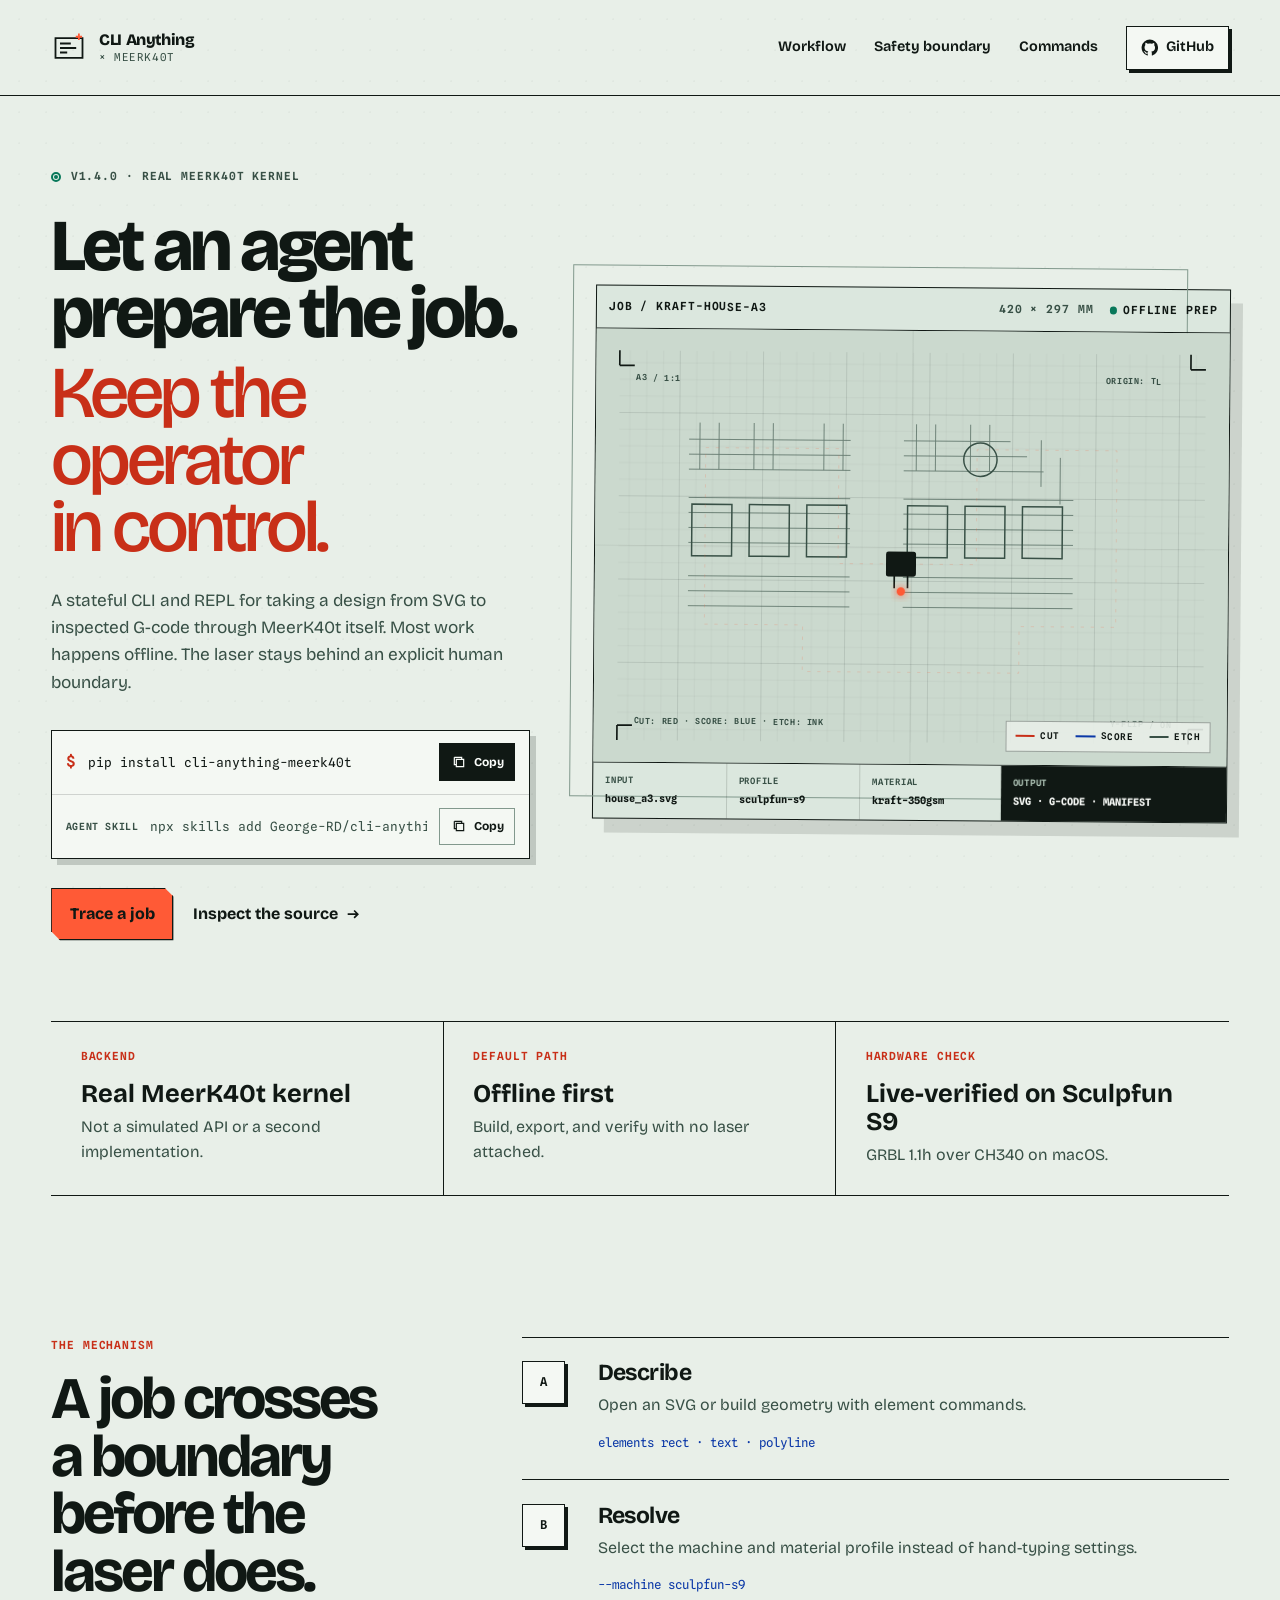
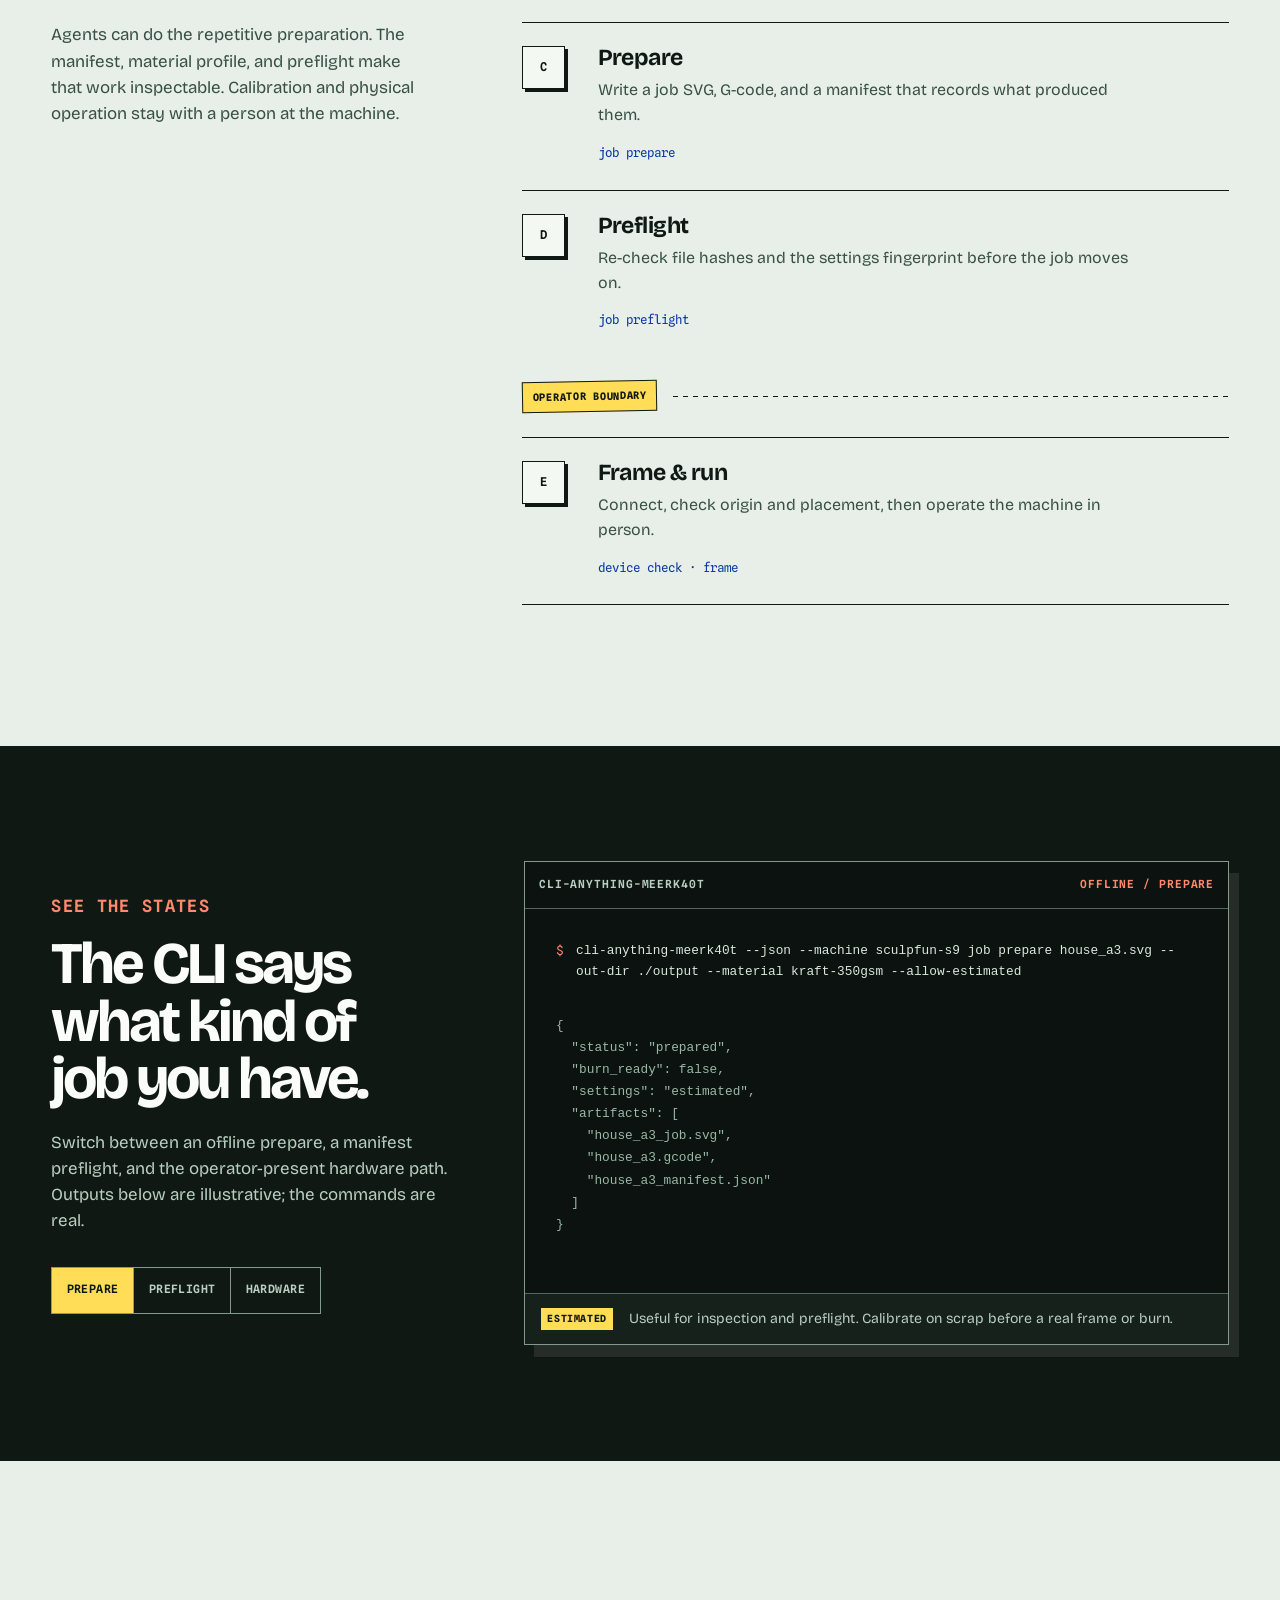
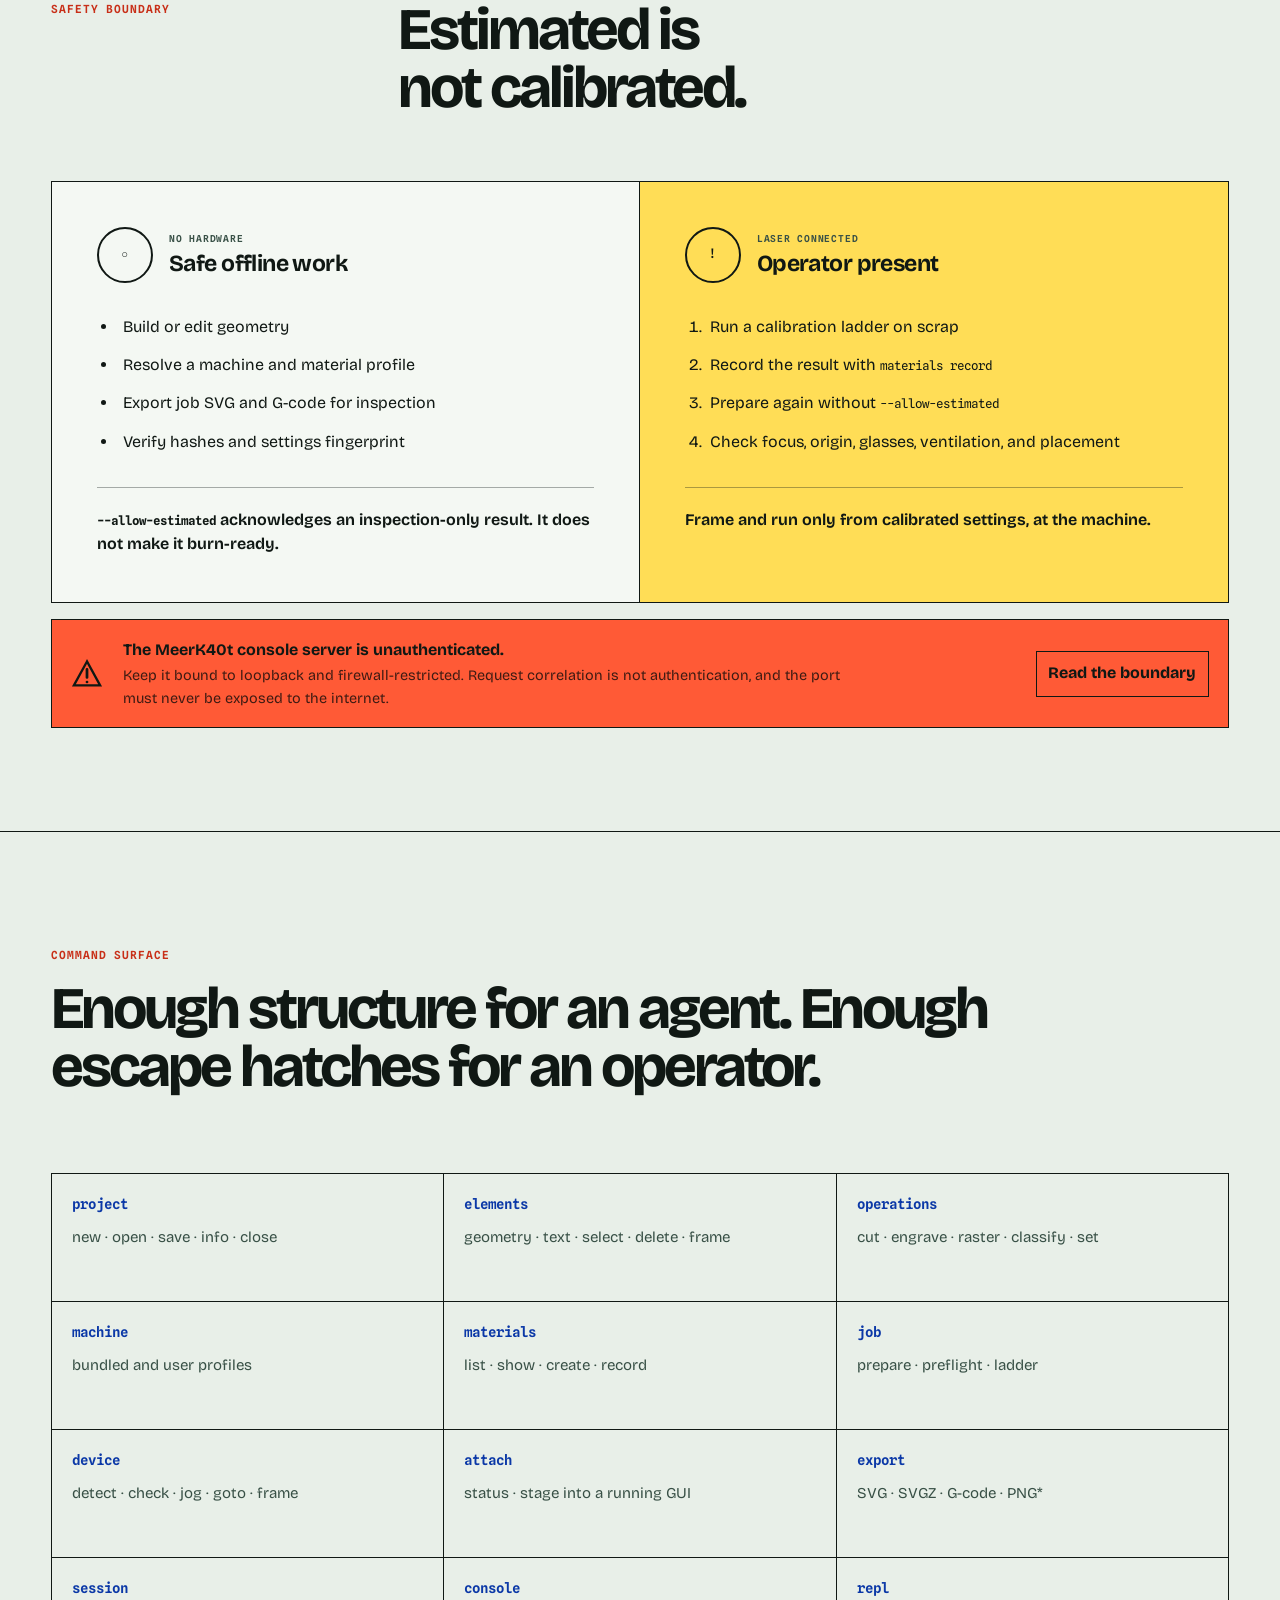
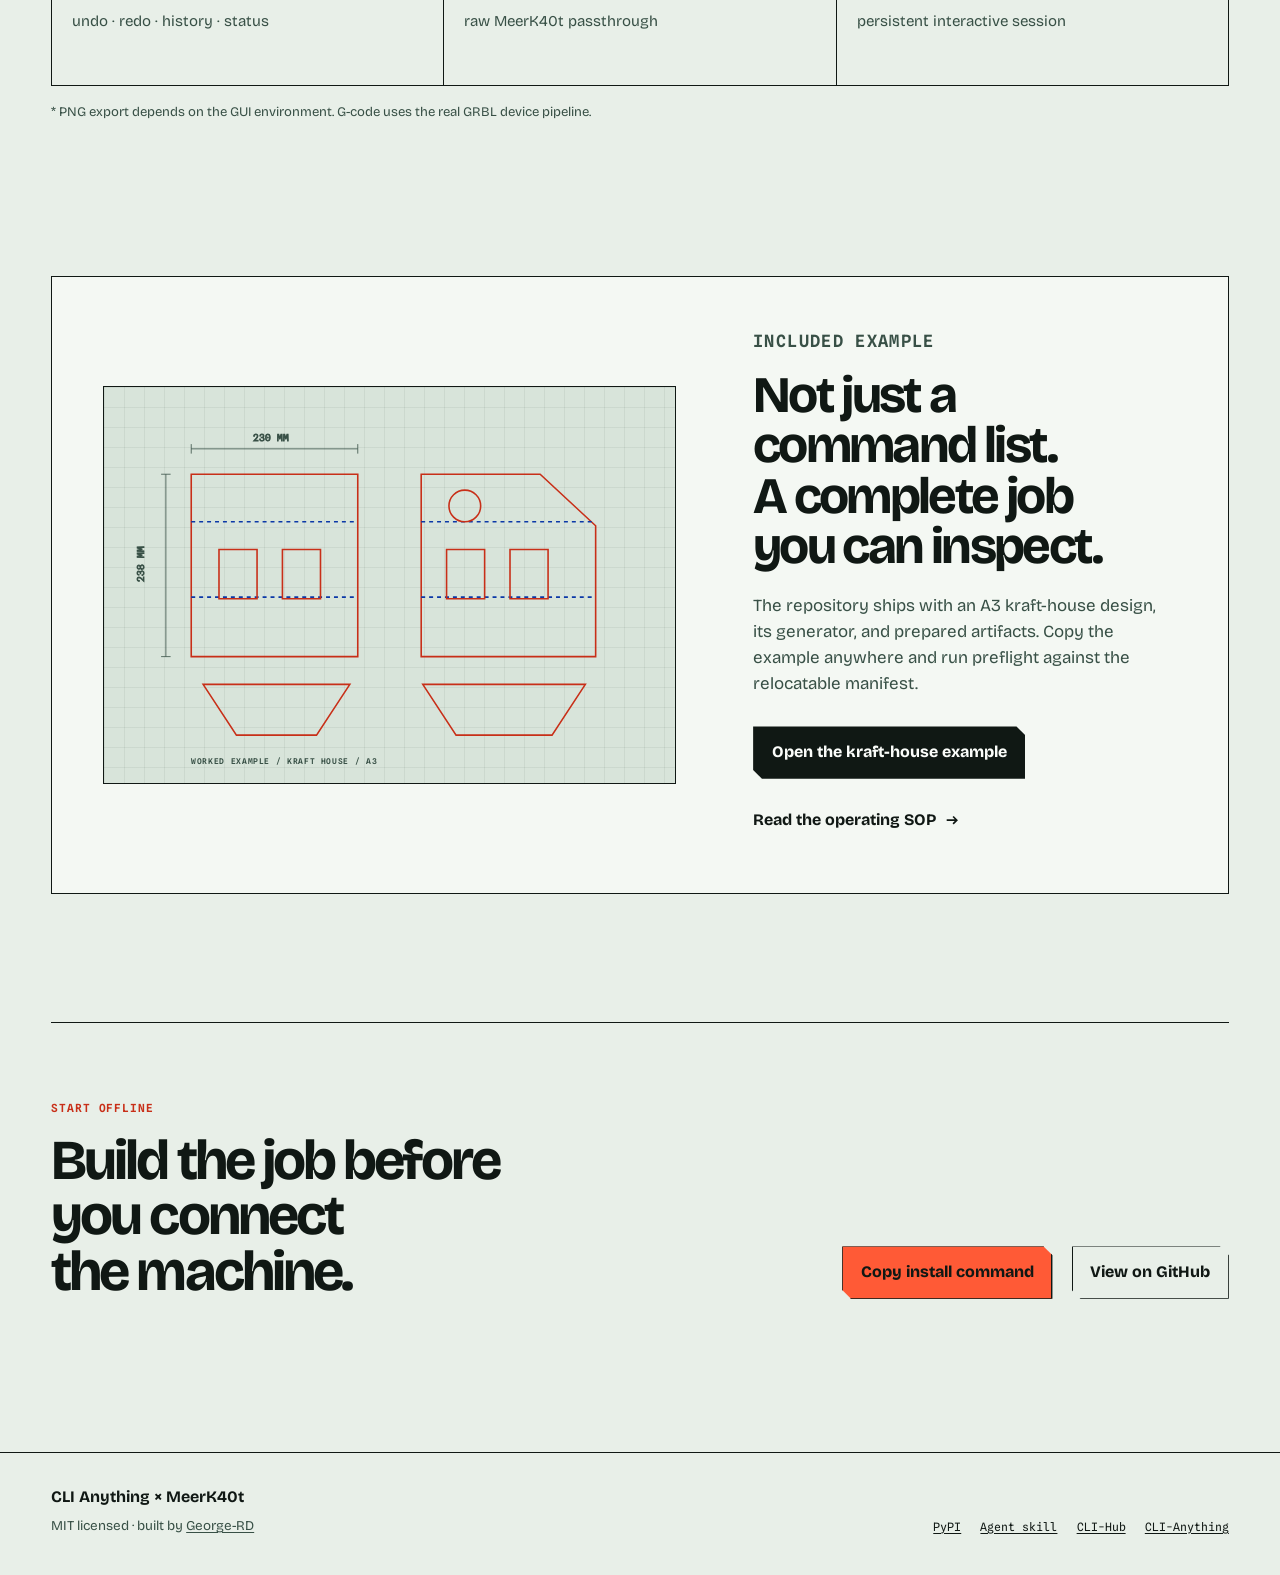
==== docs/index.html @ 82651503 "Add Impeccable GitHub Pages site" ====
<!doctype html>
<html lang="en">
<head>
  <meta charset="utf-8">
  <meta name="viewport" content="width=device-width, initial-scale=1">
  <meta name="theme-color" content="#e8efe8">
  <meta name="color-scheme" content="light">
  <title>CLI Anything × MeerK40t — Agent-native laser job preparation</title>
  <meta name="description" content="A stateful CLI and REPL around the real MeerK40t kernel. Prepare, export, and preflight laser jobs offline, then hand control to an operator.">
  <link rel="canonical" href="https://george-rd.github.io/cli-anything-meerk40t/">
  <meta property="og:type" content="website">
  <meta property="og:title" content="CLI Anything × MeerK40t">
  <meta property="og:description" content="Let an agent prepare the job. Keep the operator in control.">
  <meta property="og:url" content="https://george-rd.github.io/cli-anything-meerk40t/">
  <meta property="og:image" content="https://george-rd.github.io/cli-anything-meerk40t/og.png">
  <meta name="twitter:card" content="summary_large_image">
  <meta name="twitter:title" content="CLI Anything × MeerK40t">
  <meta name="twitter:description" content="Agent-native laser job preparation through the real MeerK40t kernel.">
  <meta name="twitter:image" content="https://george-rd.github.io/cli-anything-meerk40t/og.png">
  <link rel="icon" href="./favicon.svg" type="image/svg+xml">
  <link rel="manifest" href="./site.webmanifest">
  <link rel="preconnect" href="https://fonts.googleapis.com">
  <link rel="preconnect" href="https://fonts.gstatic.com" crossorigin>
  <link href="https://fonts.googleapis.com/css2?family=Bricolage+Grotesque:opsz,wght@12..96,400..800&amp;family=Spline+Sans+Mono:wght@400;500;600&amp;display=swap" rel="stylesheet">
  <link rel="stylesheet" href="./styles.css">
  <script src="./script.js" defer></script>
</head>
<body>
  <!--
  THESIS: A laser job should visibly cross from agent preparation to human operation; this refuses the generic dark terminal landing page.
  OWN-WORLD: Cool workshop stock, registration marks, cut/etch inks, clipped controls, and one moving laser head.
  STORY: Understand the real-kernel CLI, see the offline workflow, respect the calibration boundary, then install or inspect the source.
  FIRST VIEWPORT: Copy and install action at left; a working A3 laser-bed dossier at right; GitHub remains visible in the header.
  FORM: Persuade surface staged as an operator job sheet, with the mechanism demonstrated before feature explanation.
  -->

  <a class="skip-link" href="#main">Skip to content</a>
  <div class="scroll-meter" aria-hidden="true"><span></span></div>
  <div class="paper-noise" aria-hidden="true"></div>

  <header class="site-header">
    <a class="brand" href="#top" aria-label="CLI Anything MeerK40t home">
      <svg class="brand-mark" viewBox="0 0 40 40" aria-hidden="true">
        <path d="M5 9h30v22H5z" fill="none" stroke="currentColor" stroke-width="2"/>
        <path d="M10 15h12M10 20h18M10 25h8" fill="none" stroke="currentColor" stroke-width="2"/>
        <path d="M31 4v7M27.5 7.5h7" fill="none" stroke="var(--signal)" stroke-width="2"/>
      </svg>
      <span class="brand-copy">
        <strong>CLI Anything</strong>
        <span>× MeerK40t</span>
      </span>
    </a>

    <nav class="main-nav" aria-label="Primary navigation">
      <a href="#workflow">Workflow</a>
      <a href="#safety">Safety boundary</a>
      <a href="#commands">Commands</a>
      <a class="nav-github" href="https://github.com/George-RD/cli-anything-meerk40t">
        <svg viewBox="0 0 24 24" aria-hidden="true"><path fill="currentColor" d="M12 .8a11.2 11.2 0 0 0-3.54 21.83c.56.1.77-.24.77-.54v-2.17c-3.13.68-3.79-1.33-3.79-1.33-.51-1.3-1.25-1.65-1.25-1.65-1.02-.7.08-.68.08-.68 1.13.08 1.72 1.16 1.72 1.16 1 1.72 2.63 1.22 3.27.93.1-.73.39-1.22.71-1.5-2.5-.28-5.13-1.25-5.13-5.55 0-1.23.44-2.23 1.16-3.02-.12-.28-.5-1.43.11-2.98 0 0 .95-.3 3.08 1.15A10.7 10.7 0 0 1 12 6.27c.95 0 1.9.13 2.8.38 2.14-1.45 3.08-1.15 3.08-1.15.62 1.55.23 2.7.12 2.98.72.79 1.15 1.8 1.15 3.02 0 4.31-2.64 5.26-5.15 5.54.4.35.76 1.04.76 2.1v2.95c0 .3.2.65.77.54A11.2 11.2 0 0 0 12 .8Z"/></svg>
        <span>GitHub</span>
      </a>
    </nav>
  </header>

  <main id="main">
    <section class="hero" id="top">
      <div class="hero-copy">
        <p class="status-line"><span class="status-pulse" aria-hidden="true"></span> v1.4.0 · real MeerK40t kernel</p>
        <h1>Let an agent prepare the job. <em>Keep the operator in control.</em></h1>
        <p class="hero-intro">A stateful CLI and REPL for taking a design from SVG to inspected G-code through MeerK40t itself. Most work happens offline. The laser stays behind an explicit human boundary.</p>

        <div class="install-stack" aria-label="Installation commands">
          <div class="install-line">
            <span class="prompt" aria-hidden="true">$</span>
            <code>pip install cli-anything-meerk40t</code>
            <button class="copy-button" type="button" data-copy="pip install cli-anything-meerk40t" aria-label="Copy pip install command">
              <svg viewBox="0 0 24 24" aria-hidden="true"><path d="M8 8h11v11H8zM5 5h11v3M5 5v11h3" fill="none" stroke="currentColor" stroke-width="1.8"/></svg>
              <span>Copy</span>
            </button>
          </div>
          <div class="skill-install">
            <span>Agent skill</span>
            <code>npx skills add George-RD/cli-anything-meerk40t --skill cli-anything-meerk40t -g -y</code>
            <button class="copy-button copy-button--quiet" type="button" data-copy="npx skills add George-RD/cli-anything-meerk40t --skill cli-anything-meerk40t -g -y" aria-label="Copy agent skill install command">
              <svg viewBox="0 0 24 24" aria-hidden="true"><path d="M8 8h11v11H8zM5 5h11v3M5 5v11h3" fill="none" stroke="currentColor" stroke-width="1.8"/></svg>
              <span>Copy</span>
            </button>
          </div>
        </div>

        <div class="hero-actions">
          <a class="button button--primary" href="#workflow">Trace a job</a>
          <a class="text-link" href="https://github.com/George-RD/cli-anything-meerk40t">
            Inspect the source
            <svg viewBox="0 0 20 20" aria-hidden="true"><path d="M4 10h11M11 6l4 4-4 4" fill="none" stroke="currentColor" stroke-width="1.8"/></svg>
          </a>
        </div>
      </div>

      <div class="laser-dossier" aria-label="Animated illustration of a laser job moving from SVG through preparation and preflight">
        <div class="dossier-topbar">
          <span>JOB / KRAFT-HOUSE-A3</span>
          <span class="registration">420 × 297 MM</span>
          <span class="job-state"><i aria-hidden="true"></i> OFFLINE PREP</span>
        </div>

        <div class="laser-bed">
          <svg class="job-art" viewBox="0 0 760 520" role="img" aria-labelledby="job-art-title job-art-desc">
            <title id="job-art-title">A3 laser job sheet</title>
            <desc id="job-art-desc">A stylised cut sheet for the repository's kraft house example with a moving laser head and cut, score, and etch paths.</desc>
            <defs>
              <pattern id="minorGrid" width="20" height="20" patternUnits="userSpaceOnUse">
                <path d="M20 0H0V20" fill="none" stroke="currentColor" stroke-opacity=".09" stroke-width="1"/>
              </pattern>
              <pattern id="majorGrid" width="100" height="100" patternUnits="userSpaceOnUse">
                <rect width="100" height="100" fill="url(#minorGrid)"/>
                <path d="M100 0H0V100" fill="none" stroke="currentColor" stroke-opacity=".18" stroke-width="1"/>
              </pattern>
              <filter id="beamGlow" x="-100%" y="-100%" width="300%" height="300%">
                <feGaussianBlur stdDeviation="5" result="blur"/>
                <feMerge><feMergeNode in="blur"/><feMergeNode in="SourceGraphic"/></feMerge>
              </filter>
              <path id="laserRoute" d="M132 142H292V280H458V142H626V354H510V410H250V354H132Z"/>
            </defs>

            <rect x="28" y="26" width="704" height="468" rx="2" fill="url(#majorGrid)" class="bed-grid"/>
            <path d="M28 44h18M28 26v18M714 26v18M714 44h18M28 476h18M28 494v-18M714 494v-18M714 476h18" class="registration-marks"/>

            <g class="sheet-labels" aria-hidden="true">
              <text x="48" y="62">A3 / 1:1</text>
              <text x="612" y="62">ORIGIN: TL</text>
              <text x="48" y="474">CUT: RED · SCORE: BLUE · ETCH: INK</text>
              <text x="620" y="474">Y-FLIP / ON</text>
            </g>

            <g class="house-parts" fill="none">
              <path class="cut-path cut-path--one" pathLength="1" d="M94 112h230v238H94z"/>
              <path class="cut-path cut-path--two" pathLength="1" d="M350 112h166l78 72v166H350z"/>
              <path class="cut-path cut-path--three" pathLength="1" d="M100 382h212l-48 74H148z"/>
              <path class="cut-path cut-path--four" pathLength="1" d="M350 382h232l-48 74H398z"/>

              <path class="score-path score-path--one" pathLength="1" d="M94 184h230M94 278h230M350 184h244M350 278h244"/>
              <path class="score-path score-path--two" pathLength="1" d="M166 112v238M252 112v238M430 112v238M516 112v238"/>

              <g class="etch-paths">
                <path d="M112 132h194M112 150h194M112 168h194M112 202h194M112 220h194M112 238h194M112 256h194M112 296h194M112 314h194M112 332h194"/>
                <path d="M370 132h128M370 150h148M370 168h168M370 202h204M370 220h204M370 238h204M370 256h204M370 296h204M370 314h204M370 332h204"/>
                <path d="M125 112v56M148 112v56M190 112v56M213 112v56M274 112v56M297 112v56"/>
                <path d="M385 112v56M408 112v56M450 112v56M473 112v56M535 130v56M558 151v56"/>
              </g>

              <g class="openings">
                <rect x="116" y="210" width="48" height="62"/>
                <rect x="185" y="210" width="48" height="62"/>
                <rect x="254" y="210" width="48" height="62"/>
                <rect x="375" y="210" width="48" height="62"/>
                <rect x="444" y="210" width="48" height="62"/>
                <rect x="513" y="210" width="48" height="62"/>
                <path d="M442 154a20 20 0 1 0 40 0 20 20 0 1 0-40 0"/>
              </g>
            </g>

            <path d="M132 142H292V280H458V142H626V354H510V410H250V354H132Z" class="route-guide"/>

            <g class="laser-head">
              <rect x="-17" y="-14" width="34" height="28" rx="2"/>
              <path d="M-8 14v15M8 14v15"/>
              <circle r="4" cy="33" class="laser-dot" filter="url(#beamGlow)"/>
              <animateMotion dur="11s" repeatCount="indefinite" rotate="auto">
                <mpath href="#laserRoute"/>
              </animateMotion>
            </g>
          </svg>

          <div class="operation-key" aria-hidden="true">
            <span><i class="key-cut"></i> CUT</span>
            <span><i class="key-score"></i> SCORE</span>
            <span><i class="key-etch"></i> ETCH</span>
          </div>
        </div>

        <div class="dossier-footer">
          <div>
            <span>INPUT</span>
            <strong>house_a3.svg</strong>
          </div>
          <div>
            <span>PROFILE</span>
            <strong>sculpfun-s9</strong>
          </div>
          <div>
            <span>MATERIAL</span>
            <strong>kraft-350gsm</strong>
          </div>
          <div class="dossier-output">
            <span>OUTPUT</span>
            <strong>SVG · G-CODE · MANIFEST</strong>
          </div>
        </div>
      </div>
    </section>

    <section class="proof-band" aria-label="Project facts">
      <div>
        <span class="proof-label">Backend</span>
        <strong>Real MeerK40t kernel</strong>
        <p>Not a simulated API or a second implementation.</p>
      </div>
      <div>
        <span class="proof-label">Default path</span>
        <strong>Offline first</strong>
        <p>Build, export, and verify with no laser attached.</p>
      </div>
      <div>
        <span class="proof-label">Hardware check</span>
        <strong>Live-verified on Sculpfun S9</strong>
        <p>GRBL 1.1h over CH340 on macOS.</p>
      </div>
    </section>

    <section class="mechanism" id="workflow">
      <div class="section-lead">
        <p class="section-kicker">The mechanism</p>
        <h2>A job crosses a boundary before the laser does.</h2>
        <p>Agents can do the repetitive preparation. The manifest, material profile, and preflight make that work inspectable. Calibration and physical operation stay with a person at the machine.</p>
      </div>

      <ol class="job-flow" aria-label="Laser job workflow">
        <li>
          <span class="flow-index">A</span>
          <div>
            <h3>Describe</h3>
            <p>Open an SVG or build geometry with element commands.</p>
            <code>elements rect · text · polyline</code>
          </div>
        </li>
        <li>
          <span class="flow-index">B</span>
          <div>
            <h3>Resolve</h3>
            <p>Select the machine and material profile instead of hand-typing settings.</p>
            <code>--machine sculpfun-s9</code>
          </div>
        </li>
        <li>
          <span class="flow-index">C</span>
          <div>
            <h3>Prepare</h3>
            <p>Write a job SVG, G-code, and a manifest that records what produced them.</p>
            <code>job prepare</code>
          </div>
        </li>
        <li>
          <span class="flow-index">D</span>
          <div>
            <h3>Preflight</h3>
            <p>Re-check file hashes and the settings fingerprint before the job moves on.</p>
            <code>job preflight</code>
          </div>
        </li>
        <li class="human-boundary">
          <span class="boundary-tag">Operator boundary</span>
          <span class="boundary-line" aria-hidden="true"></span>
        </li>
        <li>
          <span class="flow-index">E</span>
          <div>
            <h3>Frame &amp; run</h3>
            <p>Connect, check origin and placement, then operate the machine in person.</p>
            <code>device check · frame</code>
          </div>
        </li>
      </ol>
    </section>

    <section class="terminal-lab" aria-labelledby="terminal-title">
      <div class="terminal-copy">
        <p class="section-kicker">See the states</p>
        <h2 id="terminal-title">The CLI says what kind of job you have.</h2>
        <p>Switch between an offline prepare, a manifest preflight, and the operator-present hardware path. Outputs below are illustrative; the commands are real.</p>

        <div class="command-tabs" role="tablist" aria-label="Command examples">
          <button type="button" role="tab" id="tab-prepare" aria-controls="command-panel" aria-selected="true" tabindex="0" data-command="prepare">Prepare</button>
          <button type="button" role="tab" id="tab-preflight" aria-controls="command-panel" aria-selected="false" tabindex="-1" data-command="preflight">Preflight</button>
          <button type="button" role="tab" id="tab-hardware" aria-controls="command-panel" aria-selected="false" tabindex="-1" data-command="hardware">Hardware</button>
        </div>
      </div>

      <div class="terminal-window" id="command-panel" role="tabpanel" aria-labelledby="tab-prepare" tabindex="0">
        <div class="terminal-bar">
          <span>cli-anything-meerk40t</span>
          <span class="terminal-mode" data-terminal-mode>OFFLINE / PREPARE</span>
        </div>
        <div class="terminal-body">
          <p class="terminal-command"><span aria-hidden="true">$</span><code data-terminal-command>cli-anything-meerk40t --json --machine sculpfun-s9 job prepare house_a3.svg --out-dir ./output --material kraft-350gsm --allow-estimated</code></p>
          <pre aria-live="polite"><code data-terminal-output>{
  "status": "prepared",
  "burn_ready": false,
  "settings": "estimated",
  "artifacts": [
    "house_a3_job.svg",
    "house_a3.gcode",
    "house_a3_manifest.json"
  ]
}</code></pre>
        </div>
        <div class="terminal-note" data-terminal-note>
          <span>ESTIMATED</span>
          <p>Useful for inspection and preflight. Calibrate on scrap before a real frame or burn.</p>
        </div>
      </div>
    </section>

    <section class="safety" id="safety">
      <div class="safety-heading">
        <p class="section-kicker">Safety boundary</p>
        <h2>Estimated is not calibrated.</h2>
      </div>

      <div class="safety-grid">
        <article class="safety-lane safety-lane--offline">
          <div class="lane-heading">
            <span class="lane-symbol" aria-hidden="true">○</span>
            <div><span>NO HARDWARE</span><h3>Safe offline work</h3></div>
          </div>
          <ul>
            <li>Build or edit geometry</li>
            <li>Resolve a machine and material profile</li>
            <li>Export job SVG and G-code for inspection</li>
            <li>Verify hashes and settings fingerprint</li>
          </ul>
          <p class="lane-command"><code>--allow-estimated</code> acknowledges an inspection-only result. It does not make it burn-ready.</p>
        </article>

        <article class="safety-lane safety-lane--operator">
          <div class="lane-heading">
            <span class="lane-symbol" aria-hidden="true">!</span>
            <div><span>LASER CONNECTED</span><h3>Operator present</h3></div>
          </div>
          <ol>
            <li>Run a calibration ladder on scrap</li>
            <li>Record the result with <code>materials record</code></li>
            <li>Prepare again without <code>--allow-estimated</code></li>
            <li>Check focus, origin, glasses, ventilation, and placement</li>
          </ol>
          <p class="lane-command">Frame and run only from calibrated settings, at the machine.</p>
        </article>
      </div>

      <aside class="network-warning">
        <svg viewBox="0 0 28 28" aria-hidden="true"><path d="M14 3 2.5 24h23L14 3Z" fill="none" stroke="currentColor" stroke-width="2"/><path d="M14 10v7M14 21h.01" fill="none" stroke="currentColor" stroke-width="2.4" stroke-linecap="round"/></svg>
        <div>
          <strong>The MeerK40t console server is unauthenticated.</strong>
          <p>Keep it bound to loopback and firewall-restricted. Request correlation is not authentication, and the port must never be exposed to the internet.</p>
        </div>
        <a href="https://github.com/George-RD/cli-anything-meerk40t/blob/main/skills/cli-anything-meerk40t/references/gui-operation.md">Read the boundary</a>
      </aside>
    </section>

    <section class="capabilities" id="commands">
      <div class="section-lead section-lead--compact">
        <p class="section-kicker">Command surface</p>
        <h2>Enough structure for an agent. Enough escape hatches for an operator.</h2>
      </div>

      <dl class="command-grid">
        <div><dt>project</dt><dd>new · open · save · info · close</dd></div>
        <div><dt>elements</dt><dd>geometry · text · select · delete · frame</dd></div>
        <div><dt>operations</dt><dd>cut · engrave · raster · classify · set</dd></div>
        <div><dt>machine</dt><dd>bundled and user profiles</dd></div>
        <div><dt>materials</dt><dd>list · show · create · record</dd></div>
        <div><dt>job</dt><dd>prepare · preflight · ladder</dd></div>
        <div><dt>device</dt><dd>detect · check · jog · goto · frame</dd></div>
        <div><dt>attach</dt><dd>status · stage into a running GUI</dd></div>
        <div><dt>export</dt><dd>SVG · SVGZ · G-code · PNG*</dd></div>
        <div><dt>session</dt><dd>undo · redo · history · status</dd></div>
        <div><dt>console</dt><dd>raw MeerK40t passthrough</dd></div>
        <div><dt>repl</dt><dd>persistent interactive session</dd></div>
      </dl>
      <p class="command-footnote">* PNG export depends on the GUI environment. G-code uses the real GRBL device pipeline.</p>
    </section>

    <section class="example-section">
      <div class="example-visual" aria-hidden="true">
        <svg viewBox="0 0 720 500">
          <g fill="none" stroke="currentColor" stroke-width="2">
            <path d="M110 110h210v230H110zM400 110h150l70 65v165H400z"/>
            <path d="M125 375h185l-42 64H167zM402 375h205l-42 64H444z"/>
            <path d="M110 170h210M110 265h210M400 170h220M400 265h220" class="example-score"/>
            <path d="M145 205h48v62h-48zM225 205h48v62h-48zM432 205h48v62h-48zM512 205h48v62h-48z"/>
            <path d="M435 150a20 20 0 1 0 40 0 20 20 0 1 0-40 0"/>
          </g>
          <g class="example-dimensions">
            <path d="M110 78h210M110 72v12M320 72v12"/>
            <text x="188" y="68">230 MM</text>
            <path d="M78 110v230M72 110h12M72 340h12"/>
            <text x="50" y="246" transform="rotate(-90 50 246)">238 MM</text>
          </g>
          <text x="110" y="475" class="example-stamp">WORKED EXAMPLE / KRAFT HOUSE / A3</text>
        </svg>
      </div>

      <div class="example-copy">
        <p class="section-kicker">Included example</p>
        <h2>Not just a command list. A complete job you can inspect.</h2>
        <p>The repository ships with an A3 kraft-house design, its generator, and prepared artifacts. Copy the example anywhere and run preflight against the relocatable manifest.</p>
        <div class="example-links">
          <a class="button button--secondary" href="https://github.com/George-RD/cli-anything-meerk40t/tree/main/examples/kraft-house">Open the kraft-house example</a>
          <a class="text-link" href="https://github.com/George-RD/cli-anything-meerk40t/blob/main/MEERK40T.md">Read the operating SOP <svg viewBox="0 0 20 20" aria-hidden="true"><path d="M4 10h11M11 6l4 4-4 4" fill="none" stroke="currentColor" stroke-width="1.8"/></svg></a>
        </div>
      </div>
    </section>

    <section class="final-cta">
      <div>
        <p class="section-kicker">Start offline</p>
        <h2>Build the job before you connect the machine.</h2>
      </div>
      <div class="final-actions">
        <button class="button button--primary copy-install-final" type="button" data-copy="pip install cli-anything-meerk40t">Copy install command</button>
        <a class="button button--ghost" href="https://github.com/George-RD/cli-anything-meerk40t">View on GitHub</a>
      </div>
    </section>
  </main>

  <footer class="site-footer">
    <div>
      <strong>CLI Anything × MeerK40t</strong>
      <span>MIT licensed · built by <a href="https://github.com/George-RD">George-RD</a></span>
    </div>
    <div class="footer-links">
      <a href="https://pypi.org/project/cli-anything-meerk40t/">PyPI</a>
      <a href="https://github.com/George-RD/cli-anything-meerk40t/blob/main/skills/cli-anything-meerk40t/SKILL.md">Agent skill</a>
      <a href="https://clianything.cc/">CLI-Hub</a>
      <a href="https://github.com/HKUDS/CLI-Anything">CLI-Anything</a>
    </div>
  </footer>

  <div class="toast" role="status" aria-live="polite" aria-atomic="true" hidden>Copied</div>
</body>
</html>
---- docs/styles.css ----
@import url("./styles-part-1.css");
@import url("./styles-part-2.css");
@import url("./styles-part-3.css");
@import url("./styles-part-4.css");
@import url("./styles-part-5.css");
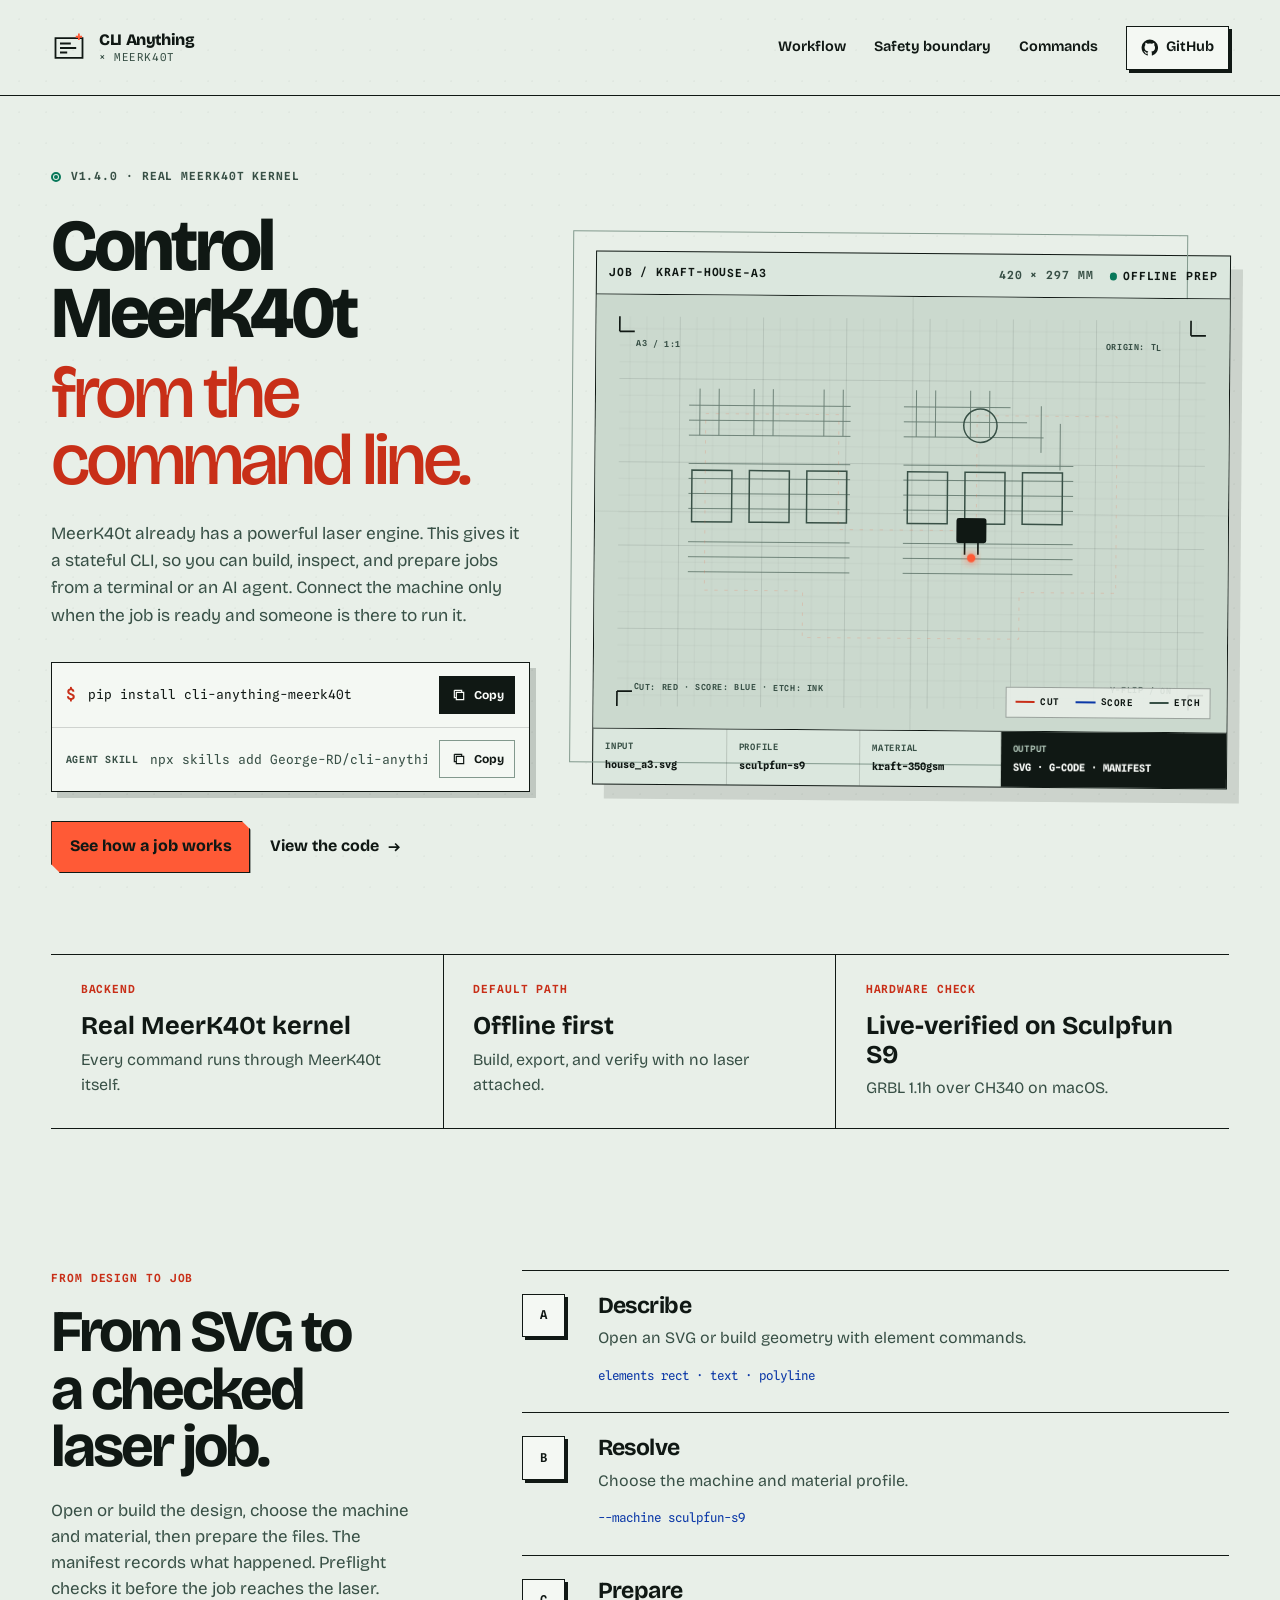
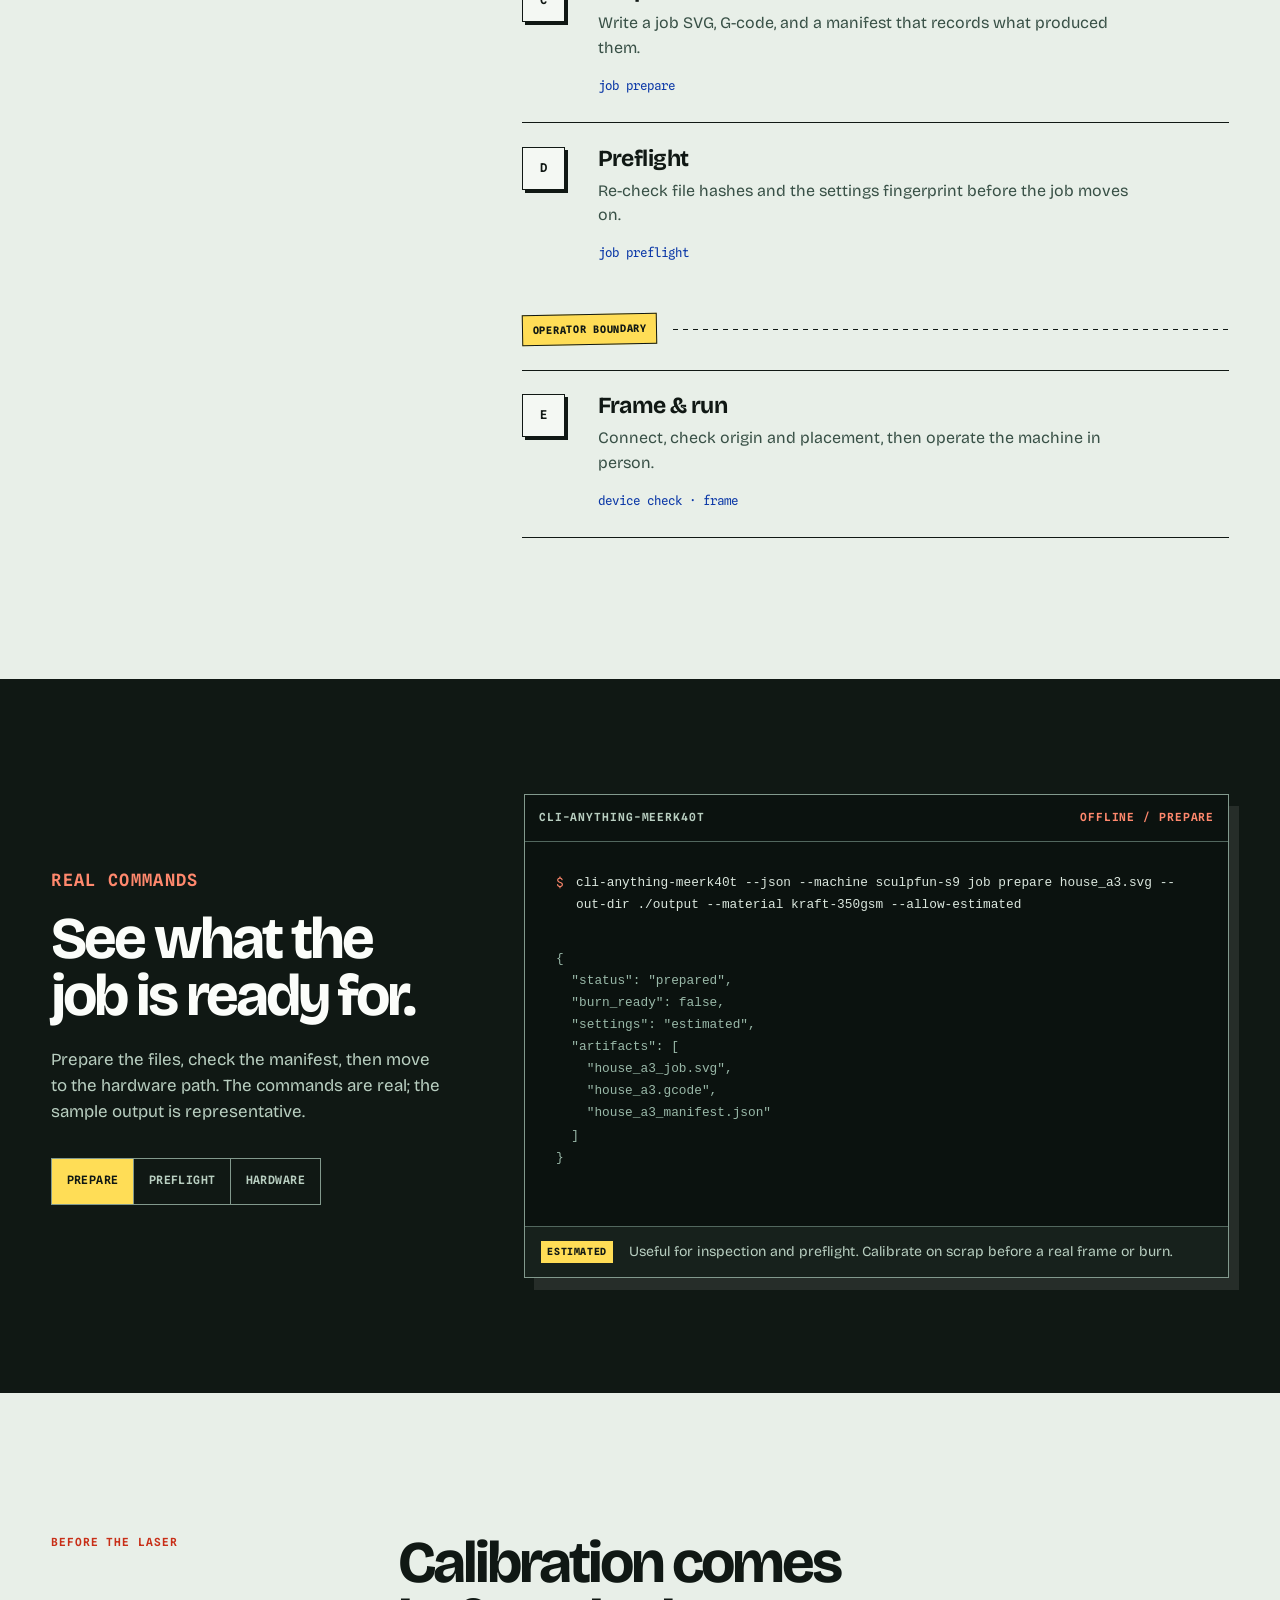
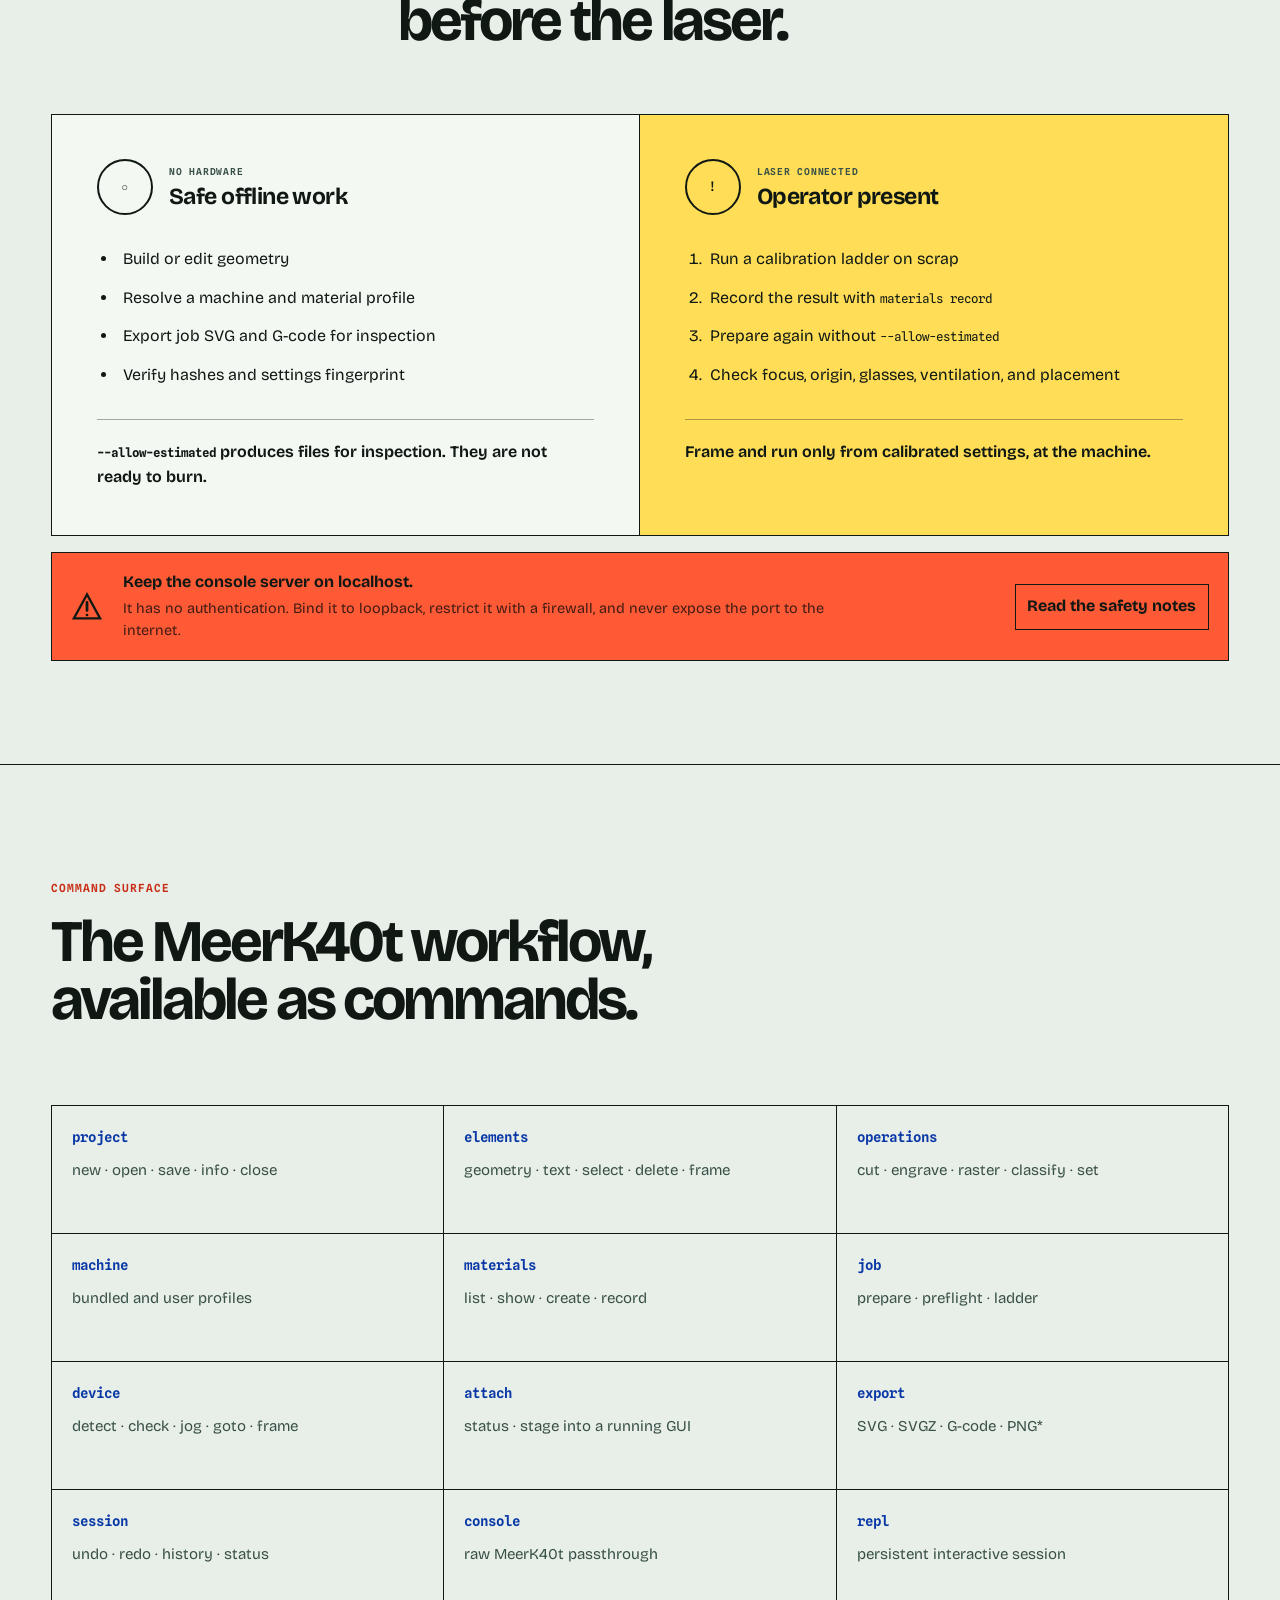
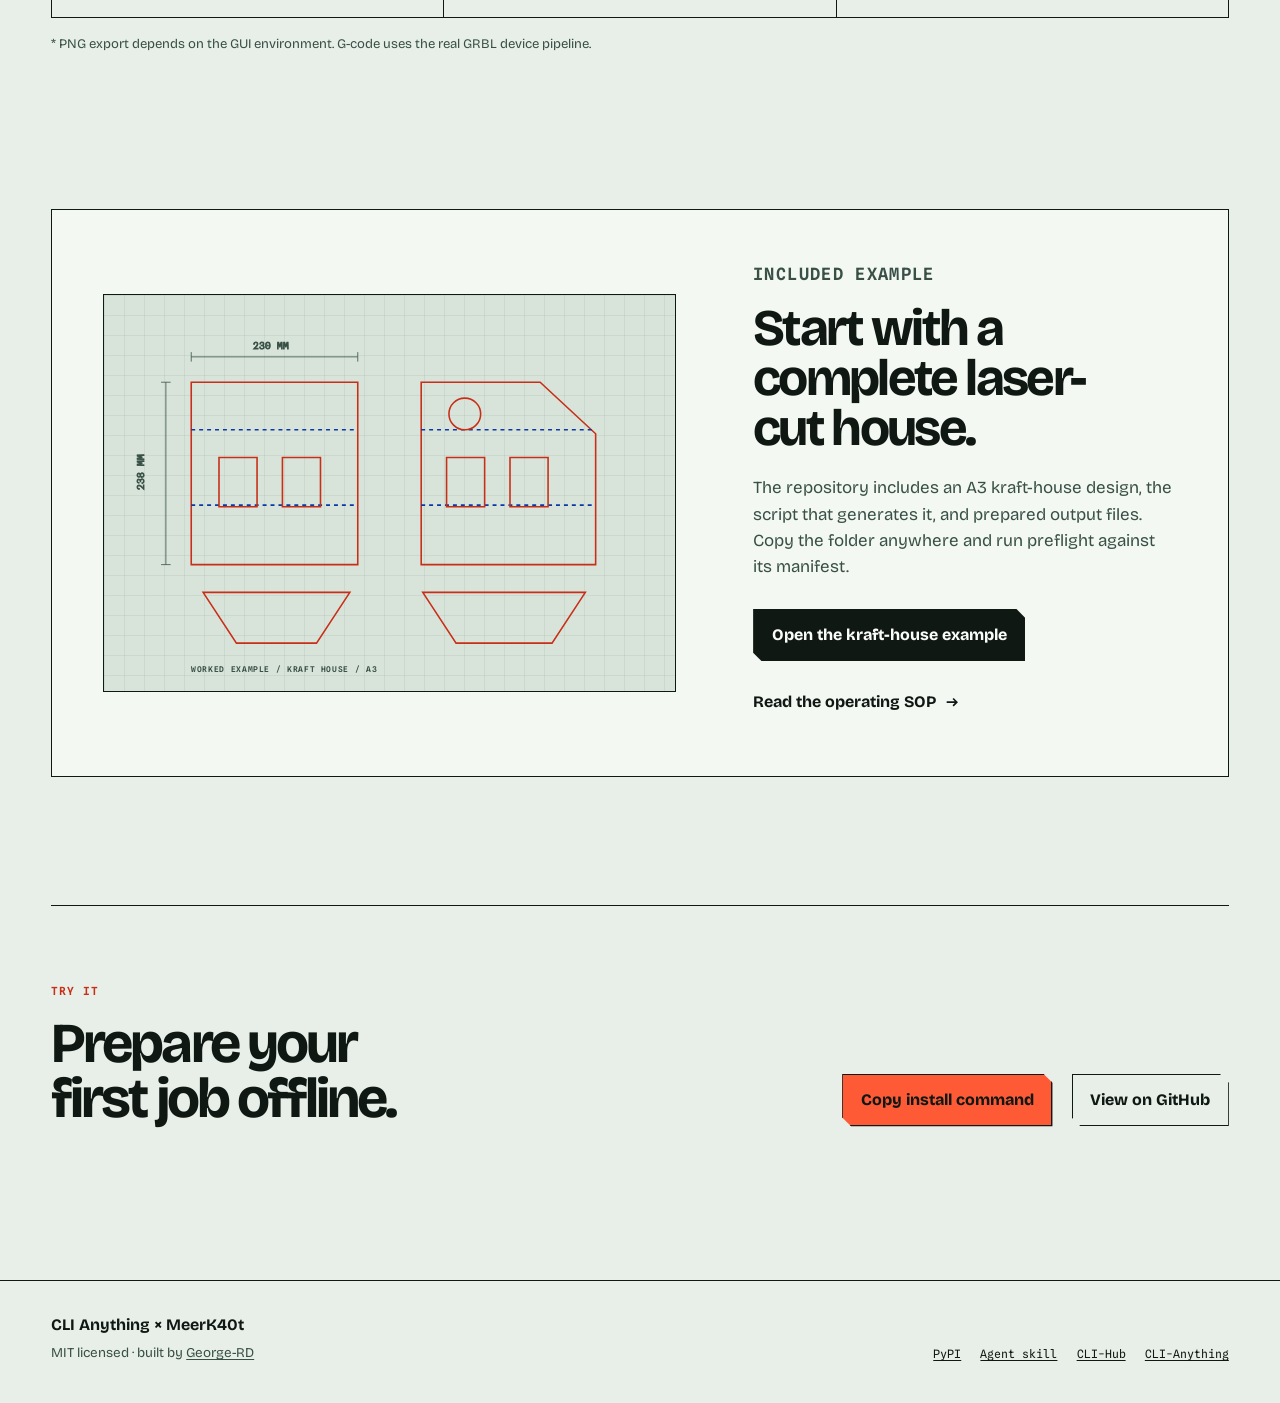
==== commit add86e2d: "Rewrite landing page copy for clarity" ====
--- a/docs/index.html
+++ b/docs/index.html
@@ -5,17 +5,17 @@
   <meta name="viewport" content="width=device-width, initial-scale=1">
   <meta name="theme-color" content="#e8efe8">
   <meta name="color-scheme" content="light">
-  <title>CLI Anything × MeerK40t — Agent-native laser job preparation</title>
-  <meta name="description" content="A stateful CLI and REPL around the real MeerK40t kernel. Prepare, export, and preflight laser jobs offline, then hand control to an operator.">
+  <title>Control MeerK40t from the command line — CLI Anything</title>
+  <meta name="description" content="Build, inspect, and prepare laser jobs from a terminal or AI agent using the real MeerK40t engine.">
   <link rel="canonical" href="https://george-rd.github.io/cli-anything-meerk40t/">
   <meta property="og:type" content="website">
-  <meta property="og:title" content="CLI Anything × MeerK40t">
-  <meta property="og:description" content="Let an agent prepare the job. Keep the operator in control.">
+  <meta property="og:title" content="Control MeerK40t from the command line">
+  <meta property="og:description" content="Build, inspect, and prepare real laser jobs from a terminal or AI agent.">
   <meta property="og:url" content="https://george-rd.github.io/cli-anything-meerk40t/">
   <meta property="og:image" content="https://george-rd.github.io/cli-anything-meerk40t/og.png">
   <meta name="twitter:card" content="summary_large_image">
-  <meta name="twitter:title" content="CLI Anything × MeerK40t">
-  <meta name="twitter:description" content="Agent-native laser job preparation through the real MeerK40t kernel.">
+  <meta name="twitter:title" content="Control MeerK40t from the command line">
+  <meta name="twitter:description" content="A real CLI for building and checking MeerK40t laser jobs.">
   <meta name="twitter:image" content="https://george-rd.github.io/cli-anything-meerk40t/og.png">
   <link rel="icon" href="./favicon.svg" type="image/svg+xml">
   <link rel="manifest" href="./site.webmanifest">
@@ -27,9 +27,9 @@
 </head>
 <body>
   <!--
-  THESIS: A laser job should visibly cross from agent preparation to human operation; this refuses the generic dark terminal landing page.
+  THESIS: Show how a design becomes a checked MeerK40t job before anyone connects a laser.
   OWN-WORLD: Cool workshop stock, registration marks, cut/etch inks, clipped controls, and one moving laser head.
-  STORY: Understand the real-kernel CLI, see the offline workflow, respect the calibration boundary, then install or inspect the source.
+  STORY: Understand the CLI at a glance, follow a job from SVG to preflight, then install it or inspect the source.
   FIRST VIEWPORT: Copy and install action at left; a working A3 laser-bed dossier at right; GitHub remains visible in the header.
   FORM: Persuade surface staged as an operator job sheet, with the mechanism demonstrated before feature explanation.
   -->
@@ -66,8 +66,8 @@
     <section class="hero" id="top">
       <div class="hero-copy">
         <p class="status-line"><span class="status-pulse" aria-hidden="true"></span> v1.4.0 · real MeerK40t kernel</p>
-        <h1>Let an agent prepare the job. <em>Keep the operator in control.</em></h1>
-        <p class="hero-intro">A stateful CLI and REPL for taking a design from SVG to inspected G-code through MeerK40t itself. Most work happens offline. The laser stays behind an explicit human boundary.</p>
+        <h1>Control MeerK40t <em>from the command line.</em></h1>
+        <p class="hero-intro">MeerK40t already has a powerful laser engine. This gives it a stateful CLI, so you can build, inspect, and prepare jobs from a terminal or an AI agent. Connect the machine only when the job is ready and someone is there to run it.</p>
 
         <div class="install-stack" aria-label="Installation commands">
           <div class="install-line">
@@ -89,9 +89,9 @@
         </div>
 
         <div class="hero-actions">
-          <a class="button button--primary" href="#workflow">Trace a job</a>
+          <a class="button button--primary" href="#workflow">See how a job works</a>
           <a class="text-link" href="https://github.com/George-RD/cli-anything-meerk40t">
-            Inspect the source
+            View the code
             <svg viewBox="0 0 20 20" aria-hidden="true"><path d="M4 10h11M11 6l4 4-4 4" fill="none" stroke="currentColor" stroke-width="1.8"/></svg>
           </a>
         </div>
@@ -204,7 +204,7 @@
       <div>
         <span class="proof-label">Backend</span>
         <strong>Real MeerK40t kernel</strong>
-        <p>Not a simulated API or a second implementation.</p>
+        <p>Every command runs through MeerK40t itself.</p>
       </div>
       <div>
         <span class="proof-label">Default path</span>
@@ -220,9 +220,9 @@
 
     <section class="mechanism" id="workflow">
       <div class="section-lead">
-        <p class="section-kicker">The mechanism</p>
-        <h2>A job crosses a boundary before the laser does.</h2>
-        <p>Agents can do the repetitive preparation. The manifest, material profile, and preflight make that work inspectable. Calibration and physical operation stay with a person at the machine.</p>
+        <p class="section-kicker">From design to job</p>
+        <h2>From SVG to a checked laser job.</h2>
+        <p>Open or build the design, choose the machine and material, then prepare the files. The manifest records what happened. Preflight checks it before the job reaches the laser.</p>
       </div>
 
       <ol class="job-flow" aria-label="Laser job workflow">
@@ -238,7 +238,7 @@
           <span class="flow-index">B</span>
           <div>
             <h3>Resolve</h3>
-            <p>Select the machine and material profile instead of hand-typing settings.</p>
+            <p>Choose the machine and material profile.</p>
             <code>--machine sculpfun-s9</code>
           </div>
         </li>
@@ -275,9 +275,9 @@
 
     <section class="terminal-lab" aria-labelledby="terminal-title">
       <div class="terminal-copy">
-        <p class="section-kicker">See the states</p>
-        <h2 id="terminal-title">The CLI says what kind of job you have.</h2>
-        <p>Switch between an offline prepare, a manifest preflight, and the operator-present hardware path. Outputs below are illustrative; the commands are real.</p>
+        <p class="section-kicker">Real commands</p>
+        <h2 id="terminal-title">See what the job is ready for.</h2>
+        <p>Prepare the files, check the manifest, then move to the hardware path. The commands are real; the sample output is representative.</p>
 
         <div class="command-tabs" role="tablist" aria-label="Command examples">
           <button type="button" role="tab" id="tab-prepare" aria-controls="command-panel" aria-selected="true" tabindex="0" data-command="prepare">Prepare</button>
@@ -313,8 +313,8 @@
 
     <section class="safety" id="safety">
       <div class="safety-heading">
-        <p class="section-kicker">Safety boundary</p>
-        <h2>Estimated is not calibrated.</h2>
+        <p class="section-kicker">Before the laser</p>
+        <h2>Calibration comes before the laser.</h2>
       </div>
 
       <div class="safety-grid">
@@ -329,7 +329,7 @@
             <li>Export job SVG and G-code for inspection</li>
             <li>Verify hashes and settings fingerprint</li>
           </ul>
-          <p class="lane-command"><code>--allow-estimated</code> acknowledges an inspection-only result. It does not make it burn-ready.</p>
+          <p class="lane-command"><code>--allow-estimated</code> produces files for inspection. They are not ready to burn.</p>
         </article>
 
         <article class="safety-lane safety-lane--operator">
@@ -350,17 +350,17 @@
       <aside class="network-warning">
         <svg viewBox="0 0 28 28" aria-hidden="true"><path d="M14 3 2.5 24h23L14 3Z" fill="none" stroke="currentColor" stroke-width="2"/><path d="M14 10v7M14 21h.01" fill="none" stroke="currentColor" stroke-width="2.4" stroke-linecap="round"/></svg>
         <div>
-          <strong>The MeerK40t console server is unauthenticated.</strong>
-          <p>Keep it bound to loopback and firewall-restricted. Request correlation is not authentication, and the port must never be exposed to the internet.</p>
-        </div>
-        <a href="https://github.com/George-RD/cli-anything-meerk40t/blob/main/skills/cli-anything-meerk40t/references/gui-operation.md">Read the boundary</a>
+          <strong>Keep the console server on localhost.</strong>
+          <p>It has no authentication. Bind it to loopback, restrict it with a firewall, and never expose the port to the internet.</p>
+        </div>
+        <a href="https://github.com/George-RD/cli-anything-meerk40t/blob/main/skills/cli-anything-meerk40t/references/gui-operation.md">Read the safety notes</a>
       </aside>
     </section>
 
     <section class="capabilities" id="commands">
       <div class="section-lead section-lead--compact">
         <p class="section-kicker">Command surface</p>
-        <h2>Enough structure for an agent. Enough escape hatches for an operator.</h2>
+        <h2>The MeerK40t workflow, available as commands.</h2>
       </div>
 
       <dl class="command-grid">
@@ -402,8 +402,8 @@
 
       <div class="example-copy">
         <p class="section-kicker">Included example</p>
-        <h2>Not just a command list. A complete job you can inspect.</h2>
-        <p>The repository ships with an A3 kraft-house design, its generator, and prepared artifacts. Copy the example anywhere and run preflight against the relocatable manifest.</p>
+        <h2>Start with a complete laser-cut house.</h2>
+        <p>The repository includes an A3 kraft-house design, the script that generates it, and prepared output files. Copy the folder anywhere and run preflight against its manifest.</p>
         <div class="example-links">
           <a class="button button--secondary" href="https://github.com/George-RD/cli-anything-meerk40t/tree/main/examples/kraft-house">Open the kraft-house example</a>
           <a class="text-link" href="https://github.com/George-RD/cli-anything-meerk40t/blob/main/MEERK40T.md">Read the operating SOP <svg viewBox="0 0 20 20" aria-hidden="true"><path d="M4 10h11M11 6l4 4-4 4" fill="none" stroke="currentColor" stroke-width="1.8"/></svg></a>
@@ -413,8 +413,8 @@
 
     <section class="final-cta">
       <div>
-        <p class="section-kicker">Start offline</p>
-        <h2>Build the job before you connect the machine.</h2>
+        <p class="section-kicker">Try it</p>
+        <h2>Prepare your first job offline.</h2>
       </div>
       <div class="final-actions">
         <button class="button button--primary copy-install-final" type="button" data-copy="pip install cli-anything-meerk40t">Copy install command</button>
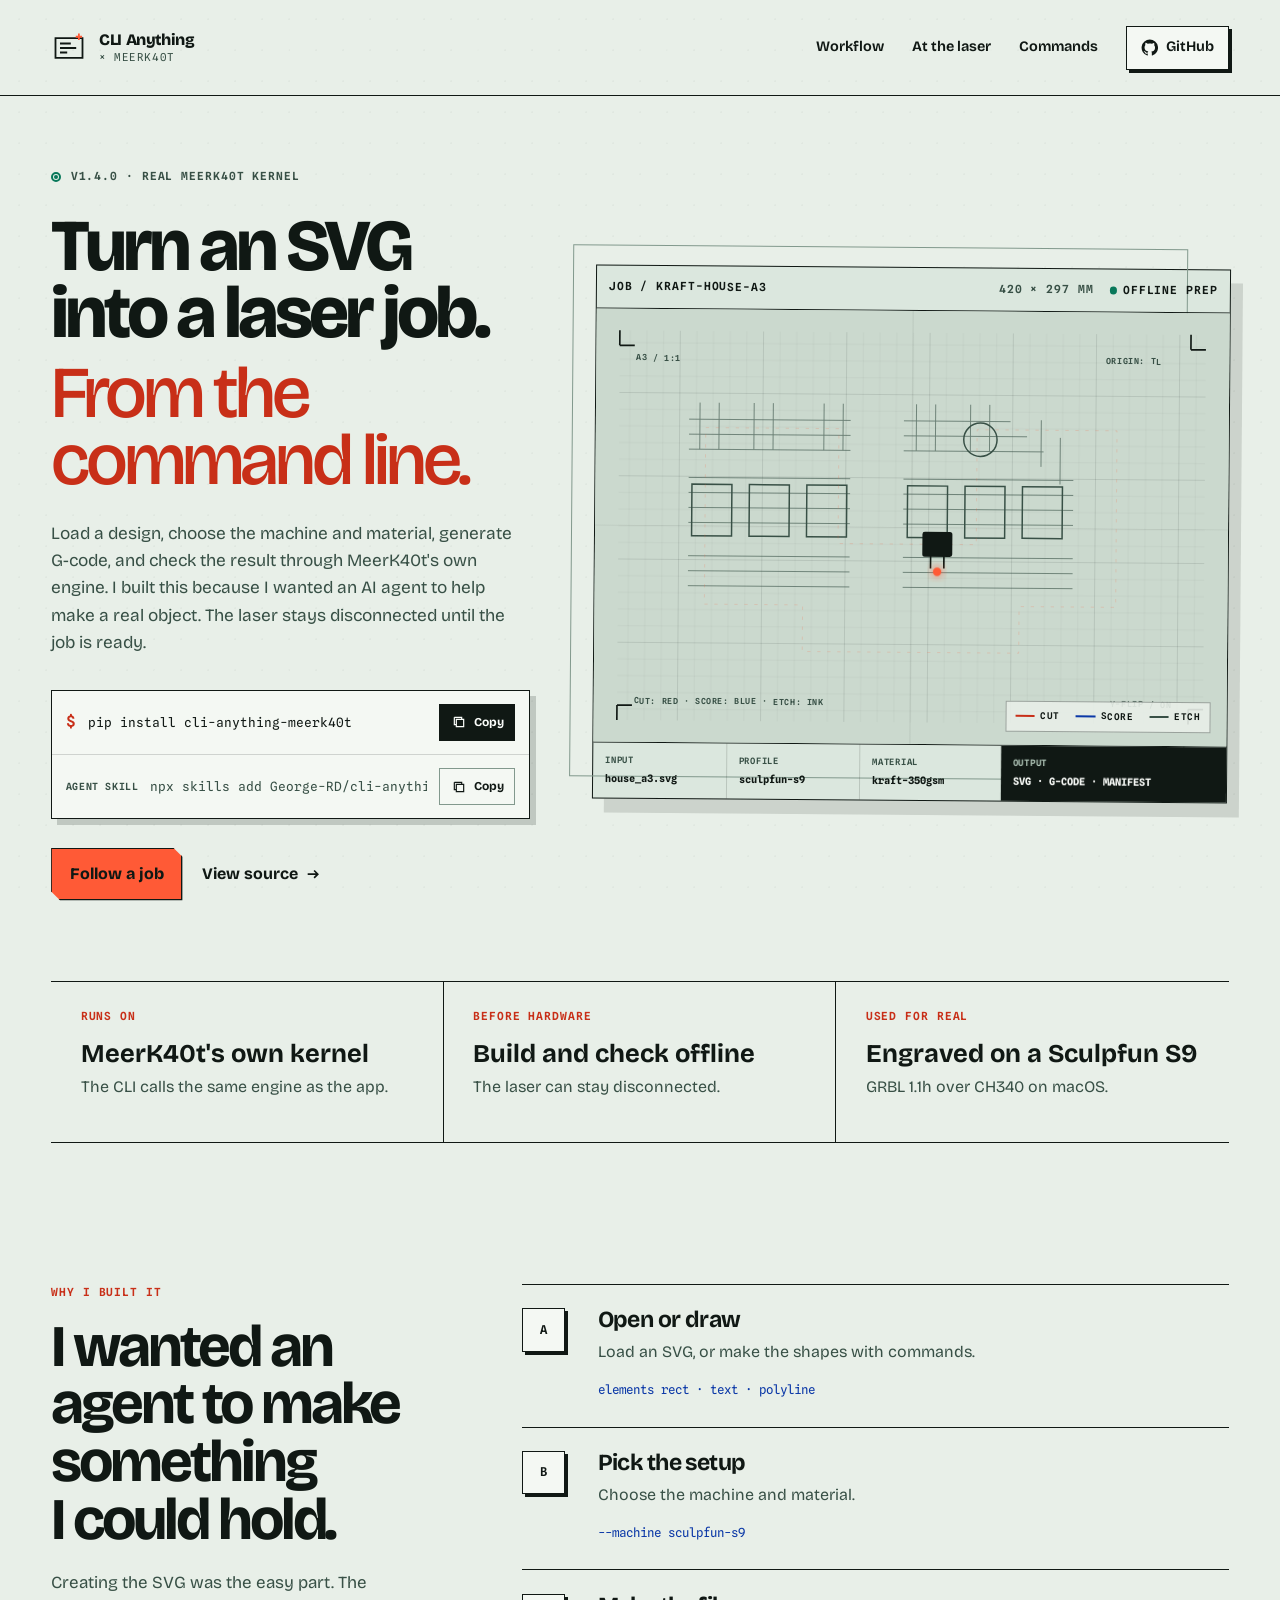
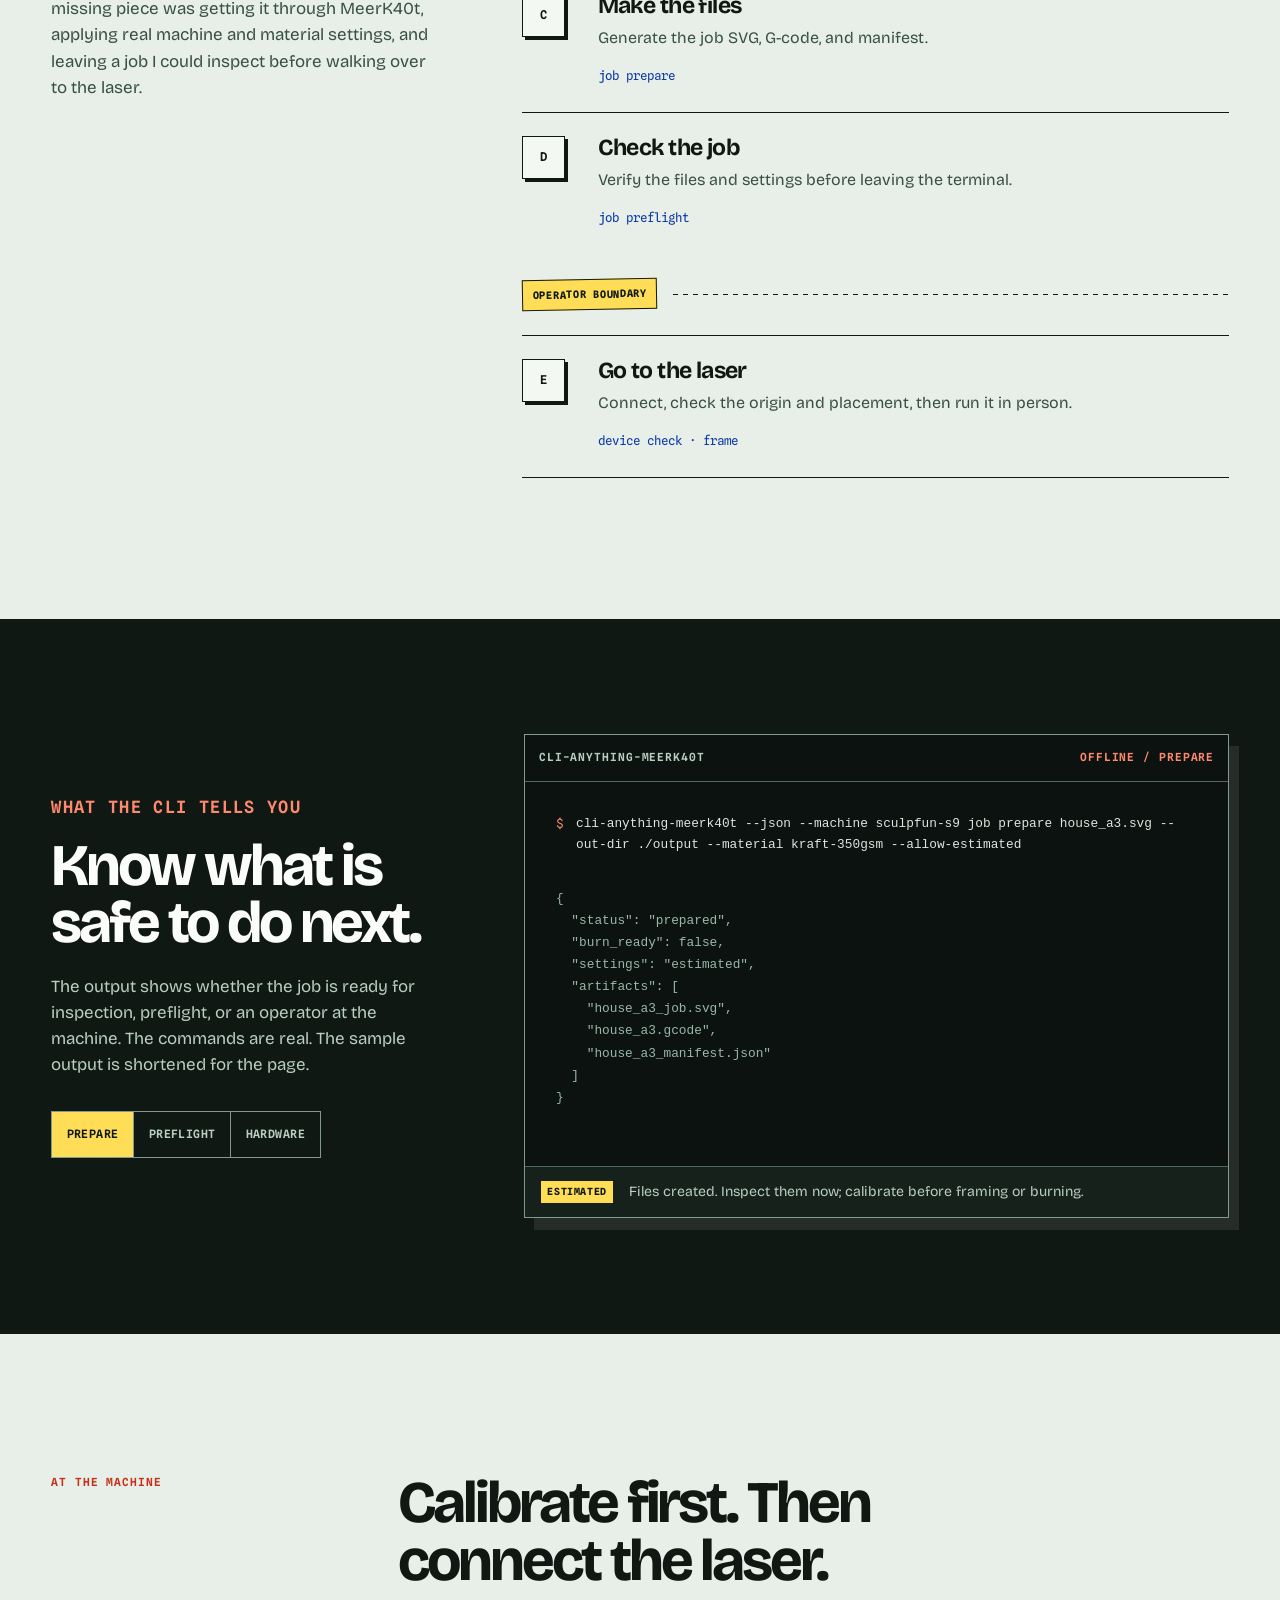
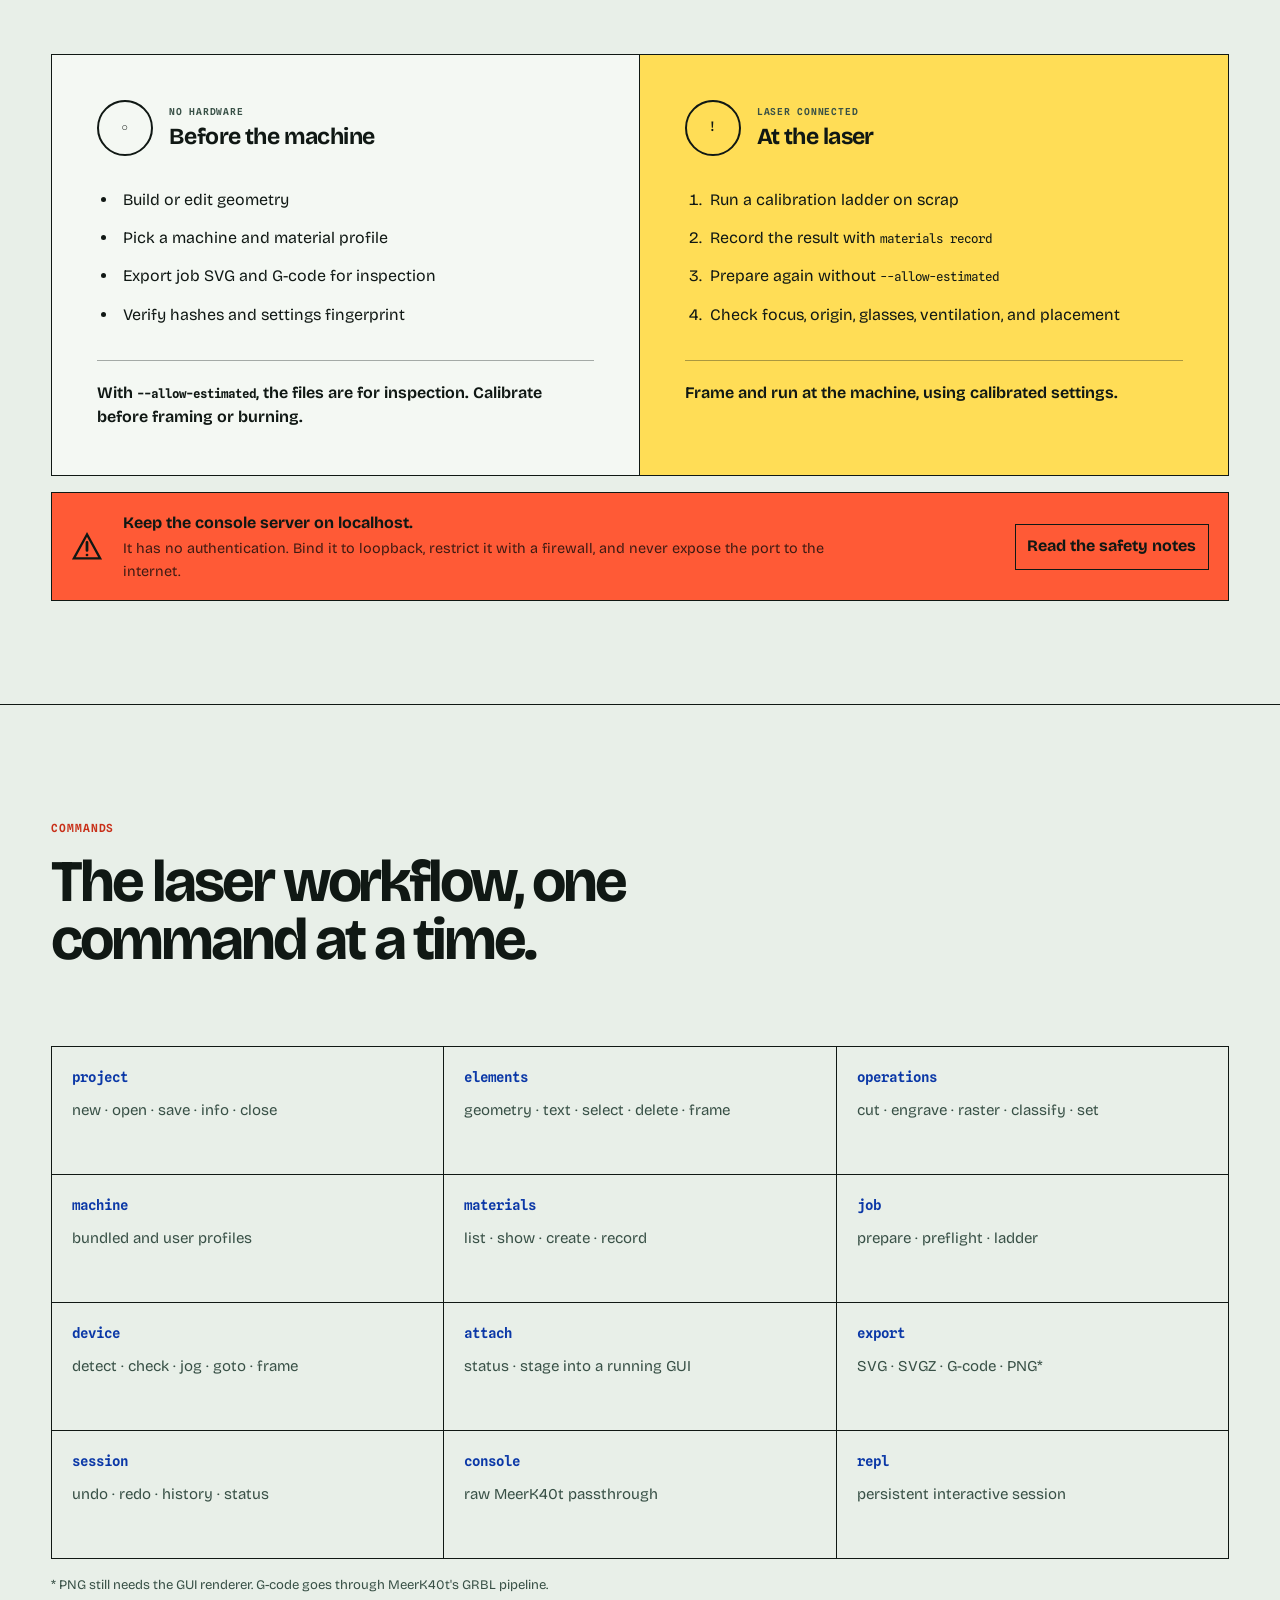
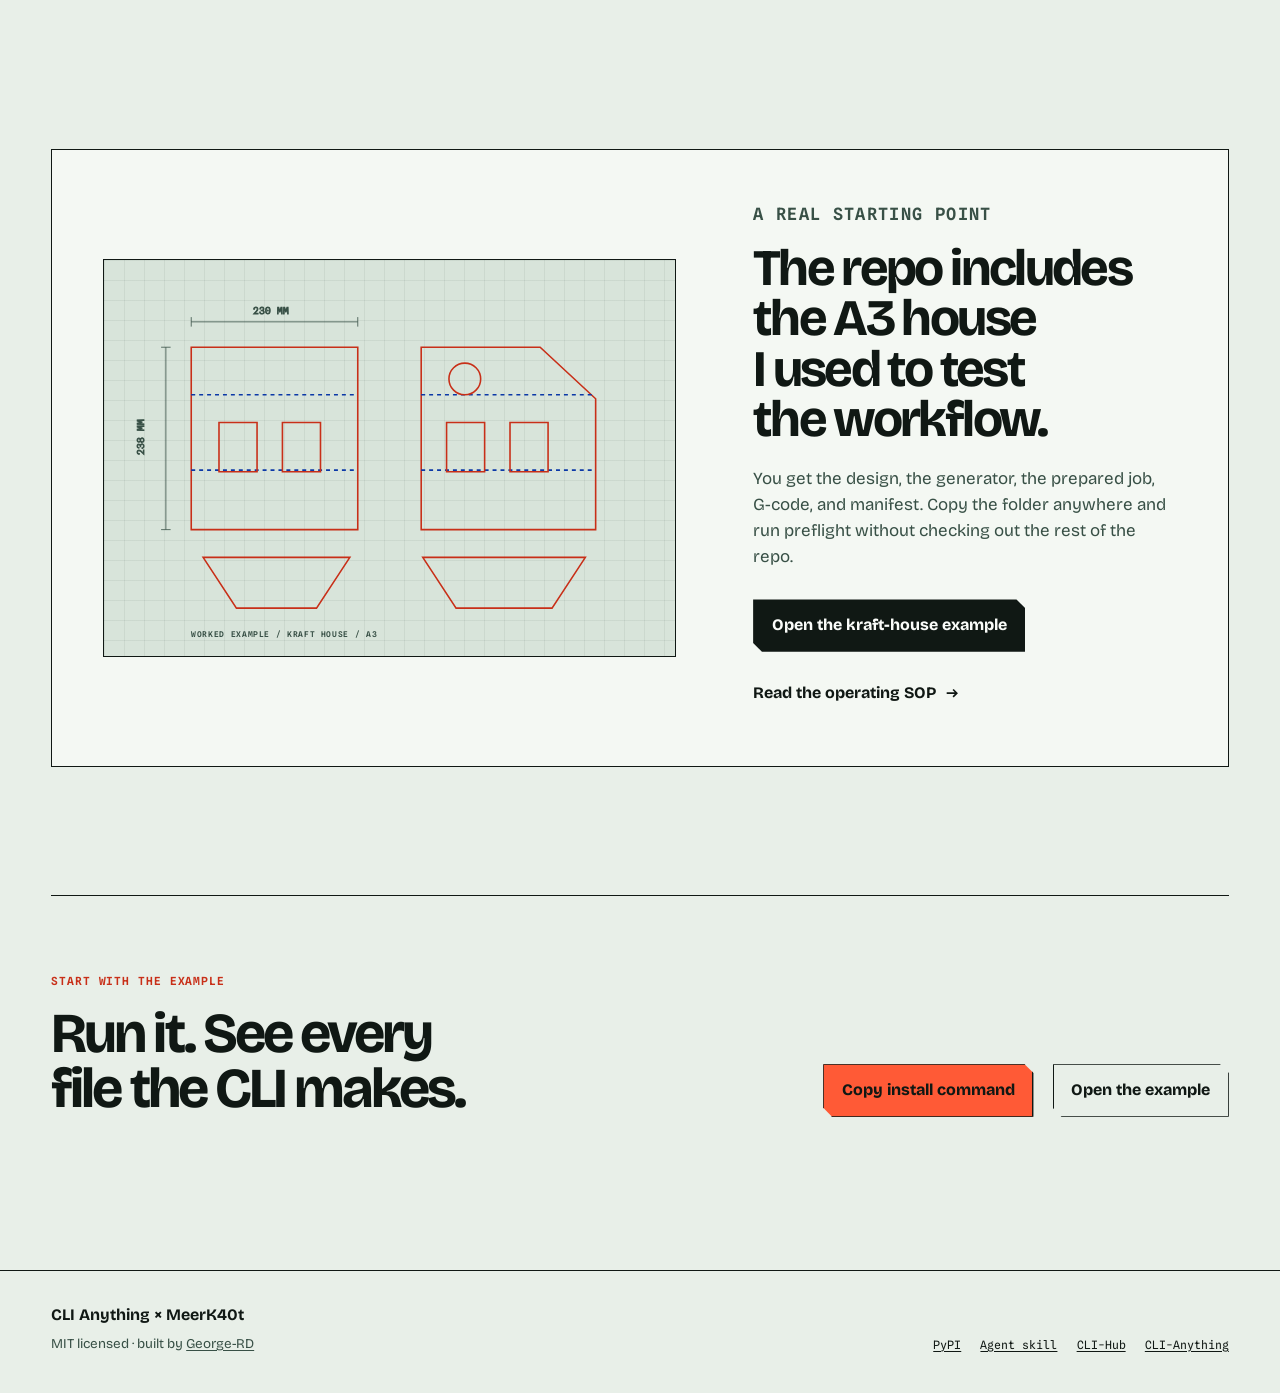
==== commit 74fc1464: "Rewrite landing page copy in a human voice [skip ci]" ====
--- a/docs/index.html
+++ b/docs/index.html
@@ -5,17 +5,17 @@
   <meta name="viewport" content="width=device-width, initial-scale=1">
   <meta name="theme-color" content="#e8efe8">
   <meta name="color-scheme" content="light">
-  <title>Control MeerK40t from the command line — CLI Anything</title>
-  <meta name="description" content="Build, inspect, and prepare laser jobs from a terminal or AI agent using the real MeerK40t engine.">
+  <title>Turn SVGs into MeerK40t laser jobs from the command line</title>
+  <meta name="description" content="Turn SVGs into checked MeerK40t laser jobs from a terminal or AI agent. Generate G-code, manifests, and preflight results before connecting the laser.">
   <link rel="canonical" href="https://george-rd.github.io/cli-anything-meerk40t/">
   <meta property="og:type" content="website">
-  <meta property="og:title" content="Control MeerK40t from the command line">
-  <meta property="og:description" content="Build, inspect, and prepare real laser jobs from a terminal or AI agent.">
+  <meta property="og:title" content="Turn SVGs into MeerK40t laser jobs">
+  <meta property="og:description" content="Generate G-code, manifests, and preflight results before connecting the laser.">
   <meta property="og:url" content="https://george-rd.github.io/cli-anything-meerk40t/">
   <meta property="og:image" content="https://george-rd.github.io/cli-anything-meerk40t/og.png">
   <meta name="twitter:card" content="summary_large_image">
-  <meta name="twitter:title" content="Control MeerK40t from the command line">
-  <meta name="twitter:description" content="A real CLI for building and checking MeerK40t laser jobs.">
+  <meta name="twitter:title" content="Turn SVGs into MeerK40t laser jobs">
+  <meta name="twitter:description" content="A command line for taking an SVG through MeerK40t and into a checked laser job.">
   <meta name="twitter:image" content="https://george-rd.github.io/cli-anything-meerk40t/og.png">
   <link rel="icon" href="./favicon.svg" type="image/svg+xml">
   <link rel="manifest" href="./site.webmanifest">
@@ -27,9 +27,9 @@
 </head>
 <body>
   <!--
-  THESIS: Show how a design becomes a checked MeerK40t job before anyone connects a laser.
+  THESIS: Show a real SVG becoming a checked MeerK40t job before anyone connects the machine.
   OWN-WORLD: Cool workshop stock, registration marks, cut/etch inks, clipped controls, and one moving laser head.
-  STORY: Understand the CLI at a glance, follow a job from SVG to preflight, then install it or inspect the source.
+  STORY: See what the tool does, why it exists, and every file it creates before installing it.
   FIRST VIEWPORT: Copy and install action at left; a working A3 laser-bed dossier at right; GitHub remains visible in the header.
   FORM: Persuade surface staged as an operator job sheet, with the mechanism demonstrated before feature explanation.
   -->
@@ -53,7 +53,7 @@
 
     <nav class="main-nav" aria-label="Primary navigation">
       <a href="#workflow">Workflow</a>
-      <a href="#safety">Safety boundary</a>
+      <a href="#safety">At the laser</a>
       <a href="#commands">Commands</a>
       <a class="nav-github" href="https://github.com/George-RD/cli-anything-meerk40t">
         <svg viewBox="0 0 24 24" aria-hidden="true"><path fill="currentColor" d="M12 .8a11.2 11.2 0 0 0-3.54 21.83c.56.1.77-.24.77-.54v-2.17c-3.13.68-3.79-1.33-3.79-1.33-.51-1.3-1.25-1.65-1.25-1.65-1.02-.7.08-.68.08-.68 1.13.08 1.72 1.16 1.72 1.16 1 1.72 2.63 1.22 3.27.93.1-.73.39-1.22.71-1.5-2.5-.28-5.13-1.25-5.13-5.55 0-1.23.44-2.23 1.16-3.02-.12-.28-.5-1.43.11-2.98 0 0 .95-.3 3.08 1.15A10.7 10.7 0 0 1 12 6.27c.95 0 1.9.13 2.8.38 2.14-1.45 3.08-1.15 3.08-1.15.62 1.55.23 2.7.12 2.98.72.79 1.15 1.8 1.15 3.02 0 4.31-2.64 5.26-5.15 5.54.4.35.76 1.04.76 2.1v2.95c0 .3.2.65.77.54A11.2 11.2 0 0 0 12 .8Z"/></svg>
@@ -66,8 +66,8 @@
     <section class="hero" id="top">
       <div class="hero-copy">
         <p class="status-line"><span class="status-pulse" aria-hidden="true"></span> v1.4.0 · real MeerK40t kernel</p>
-        <h1>Control MeerK40t <em>from the command line.</em></h1>
-        <p class="hero-intro">MeerK40t already has a powerful laser engine. This gives it a stateful CLI, so you can build, inspect, and prepare jobs from a terminal or an AI agent. Connect the machine only when the job is ready and someone is there to run it.</p>
+        <h1>Turn an SVG into a laser job. <em>From the command line.</em></h1>
+        <p class="hero-intro">Load a design, choose the machine and material, generate G-code, and check the result through MeerK40t's own engine. I built this because I wanted an AI agent to help make a real object. The laser stays disconnected until the job is ready.</p>
 
         <div class="install-stack" aria-label="Installation commands">
           <div class="install-line">
@@ -89,9 +89,9 @@
         </div>
 
         <div class="hero-actions">
-          <a class="button button--primary" href="#workflow">See how a job works</a>
+          <a class="button button--primary" href="#workflow">Follow a job</a>
           <a class="text-link" href="https://github.com/George-RD/cli-anything-meerk40t">
-            View the code
+            View source
             <svg viewBox="0 0 20 20" aria-hidden="true"><path d="M4 10h11M11 6l4 4-4 4" fill="none" stroke="currentColor" stroke-width="1.8"/></svg>
           </a>
         </div>
@@ -202,59 +202,59 @@
 
     <section class="proof-band" aria-label="Project facts">
       <div>
-        <span class="proof-label">Backend</span>
-        <strong>Real MeerK40t kernel</strong>
-        <p>Every command runs through MeerK40t itself.</p>
+        <span class="proof-label">Runs on</span>
+        <strong>MeerK40t's own kernel</strong>
+        <p>The CLI calls the same engine as the app.</p>
       </div>
       <div>
-        <span class="proof-label">Default path</span>
-        <strong>Offline first</strong>
-        <p>Build, export, and verify with no laser attached.</p>
+        <span class="proof-label">Before hardware</span>
+        <strong>Build and check offline</strong>
+        <p>The laser can stay disconnected.</p>
       </div>
       <div>
-        <span class="proof-label">Hardware check</span>
-        <strong>Live-verified on Sculpfun S9</strong>
+        <span class="proof-label">Used for real</span>
+        <strong>Engraved on a Sculpfun S9</strong>
         <p>GRBL 1.1h over CH340 on macOS.</p>
       </div>
     </section>
 
     <section class="mechanism" id="workflow">
       <div class="section-lead">
-        <p class="section-kicker">From design to job</p>
-        <h2>From SVG to a checked laser job.</h2>
-        <p>Open or build the design, choose the machine and material, then prepare the files. The manifest records what happened. Preflight checks it before the job reaches the laser.</p>
+        <p class="section-kicker">Why I built it</p>
+        <h2>I wanted an agent to make something I could hold.</h2>
+        <p>Creating the SVG was the easy part. The missing piece was getting it through MeerK40t, applying real machine and material settings, and leaving a job I could inspect before walking over to the laser.</p>
       </div>
 
       <ol class="job-flow" aria-label="Laser job workflow">
         <li>
           <span class="flow-index">A</span>
           <div>
-            <h3>Describe</h3>
-            <p>Open an SVG or build geometry with element commands.</p>
+            <h3>Open or draw</h3>
+            <p>Load an SVG, or make the shapes with commands.</p>
             <code>elements rect · text · polyline</code>
           </div>
         </li>
         <li>
           <span class="flow-index">B</span>
           <div>
-            <h3>Resolve</h3>
-            <p>Choose the machine and material profile.</p>
+            <h3>Pick the setup</h3>
+            <p>Choose the machine and material.</p>
             <code>--machine sculpfun-s9</code>
           </div>
         </li>
         <li>
           <span class="flow-index">C</span>
           <div>
-            <h3>Prepare</h3>
-            <p>Write a job SVG, G-code, and a manifest that records what produced them.</p>
+            <h3>Make the files</h3>
+            <p>Generate the job SVG, G-code, and manifest.</p>
             <code>job prepare</code>
           </div>
         </li>
         <li>
           <span class="flow-index">D</span>
           <div>
-            <h3>Preflight</h3>
-            <p>Re-check file hashes and the settings fingerprint before the job moves on.</p>
+            <h3>Check the job</h3>
+            <p>Verify the files and settings before leaving the terminal.</p>
             <code>job preflight</code>
           </div>
         </li>
@@ -265,8 +265,8 @@
         <li>
           <span class="flow-index">E</span>
           <div>
-            <h3>Frame &amp; run</h3>
-            <p>Connect, check origin and placement, then operate the machine in person.</p>
+            <h3>Go to the laser</h3>
+            <p>Connect, check the origin and placement, then run it in person.</p>
             <code>device check · frame</code>
           </div>
         </li>
@@ -275,9 +275,9 @@
 
     <section class="terminal-lab" aria-labelledby="terminal-title">
       <div class="terminal-copy">
-        <p class="section-kicker">Real commands</p>
-        <h2 id="terminal-title">See what the job is ready for.</h2>
-        <p>Prepare the files, check the manifest, then move to the hardware path. The commands are real; the sample output is representative.</p>
+        <p class="section-kicker">What the CLI tells you</p>
+        <h2 id="terminal-title">Know what is safe to do next.</h2>
+        <p>The output shows whether the job is ready for inspection, preflight, or an operator at the machine. The commands are real. The sample output is shortened for the page.</p>
 
         <div class="command-tabs" role="tablist" aria-label="Command examples">
           <button type="button" role="tab" id="tab-prepare" aria-controls="command-panel" aria-selected="true" tabindex="0" data-command="prepare">Prepare</button>
@@ -306,36 +306,36 @@
         </div>
         <div class="terminal-note" data-terminal-note>
           <span>ESTIMATED</span>
-          <p>Useful for inspection and preflight. Calibrate on scrap before a real frame or burn.</p>
+          <p>Files created. Inspect them now; calibrate before framing or burning.</p>
         </div>
       </div>
     </section>
 
     <section class="safety" id="safety">
       <div class="safety-heading">
-        <p class="section-kicker">Before the laser</p>
-        <h2>Calibration comes before the laser.</h2>
+        <p class="section-kicker">At the machine</p>
+        <h2>Calibrate first. Then connect the laser.</h2>
       </div>
 
       <div class="safety-grid">
         <article class="safety-lane safety-lane--offline">
           <div class="lane-heading">
             <span class="lane-symbol" aria-hidden="true">○</span>
-            <div><span>NO HARDWARE</span><h3>Safe offline work</h3></div>
+            <div><span>NO HARDWARE</span><h3>Before the machine</h3></div>
           </div>
           <ul>
             <li>Build or edit geometry</li>
-            <li>Resolve a machine and material profile</li>
+            <li>Pick a machine and material profile</li>
             <li>Export job SVG and G-code for inspection</li>
             <li>Verify hashes and settings fingerprint</li>
           </ul>
-          <p class="lane-command"><code>--allow-estimated</code> produces files for inspection. They are not ready to burn.</p>
+          <p class="lane-command">With <code>--allow-estimated</code>, the files are for inspection. Calibrate before framing or burning.</p>
         </article>
 
         <article class="safety-lane safety-lane--operator">
           <div class="lane-heading">
             <span class="lane-symbol" aria-hidden="true">!</span>
-            <div><span>LASER CONNECTED</span><h3>Operator present</h3></div>
+            <div><span>LASER CONNECTED</span><h3>At the laser</h3></div>
           </div>
           <ol>
             <li>Run a calibration ladder on scrap</li>
@@ -343,7 +343,7 @@
             <li>Prepare again without <code>--allow-estimated</code></li>
             <li>Check focus, origin, glasses, ventilation, and placement</li>
           </ol>
-          <p class="lane-command">Frame and run only from calibrated settings, at the machine.</p>
+          <p class="lane-command">Frame and run at the machine, using calibrated settings.</p>
         </article>
       </div>
 
@@ -359,8 +359,8 @@
 
     <section class="capabilities" id="commands">
       <div class="section-lead section-lead--compact">
-        <p class="section-kicker">Command surface</p>
-        <h2>The MeerK40t workflow, available as commands.</h2>
+        <p class="section-kicker">Commands</p>
+        <h2>The laser workflow, one command at a time.</h2>
       </div>
 
       <dl class="command-grid">
@@ -377,7 +377,7 @@
         <div><dt>console</dt><dd>raw MeerK40t passthrough</dd></div>
         <div><dt>repl</dt><dd>persistent interactive session</dd></div>
       </dl>
-      <p class="command-footnote">* PNG export depends on the GUI environment. G-code uses the real GRBL device pipeline.</p>
+      <p class="command-footnote">* PNG still needs the GUI renderer. G-code goes through MeerK40t's GRBL pipeline.</p>
     </section>
 
     <section class="example-section">
@@ -401,9 +401,9 @@
       </div>
 
       <div class="example-copy">
-        <p class="section-kicker">Included example</p>
-        <h2>Start with a complete laser-cut house.</h2>
-        <p>The repository includes an A3 kraft-house design, the script that generates it, and prepared output files. Copy the folder anywhere and run preflight against its manifest.</p>
+        <p class="section-kicker">A real starting point</p>
+        <h2>The repo includes the A3 house I used to test the workflow.</h2>
+        <p>You get the design, the generator, the prepared job, G-code, and manifest. Copy the folder anywhere and run preflight without checking out the rest of the repo.</p>
         <div class="example-links">
           <a class="button button--secondary" href="https://github.com/George-RD/cli-anything-meerk40t/tree/main/examples/kraft-house">Open the kraft-house example</a>
           <a class="text-link" href="https://github.com/George-RD/cli-anything-meerk40t/blob/main/MEERK40T.md">Read the operating SOP <svg viewBox="0 0 20 20" aria-hidden="true"><path d="M4 10h11M11 6l4 4-4 4" fill="none" stroke="currentColor" stroke-width="1.8"/></svg></a>
@@ -413,12 +413,12 @@
 
     <section class="final-cta">
       <div>
-        <p class="section-kicker">Try it</p>
-        <h2>Prepare your first job offline.</h2>
+        <p class="section-kicker">Start with the example</p>
+        <h2>Run it. See every file the CLI makes.</h2>
       </div>
       <div class="final-actions">
         <button class="button button--primary copy-install-final" type="button" data-copy="pip install cli-anything-meerk40t">Copy install command</button>
-        <a class="button button--ghost" href="https://github.com/George-RD/cli-anything-meerk40t">View on GitHub</a>
+        <a class="button button--ghost" href="https://github.com/George-RD/cli-anything-meerk40t/tree/main/examples/kraft-house">Open the example</a>
       </div>
     </section>
   </main>
